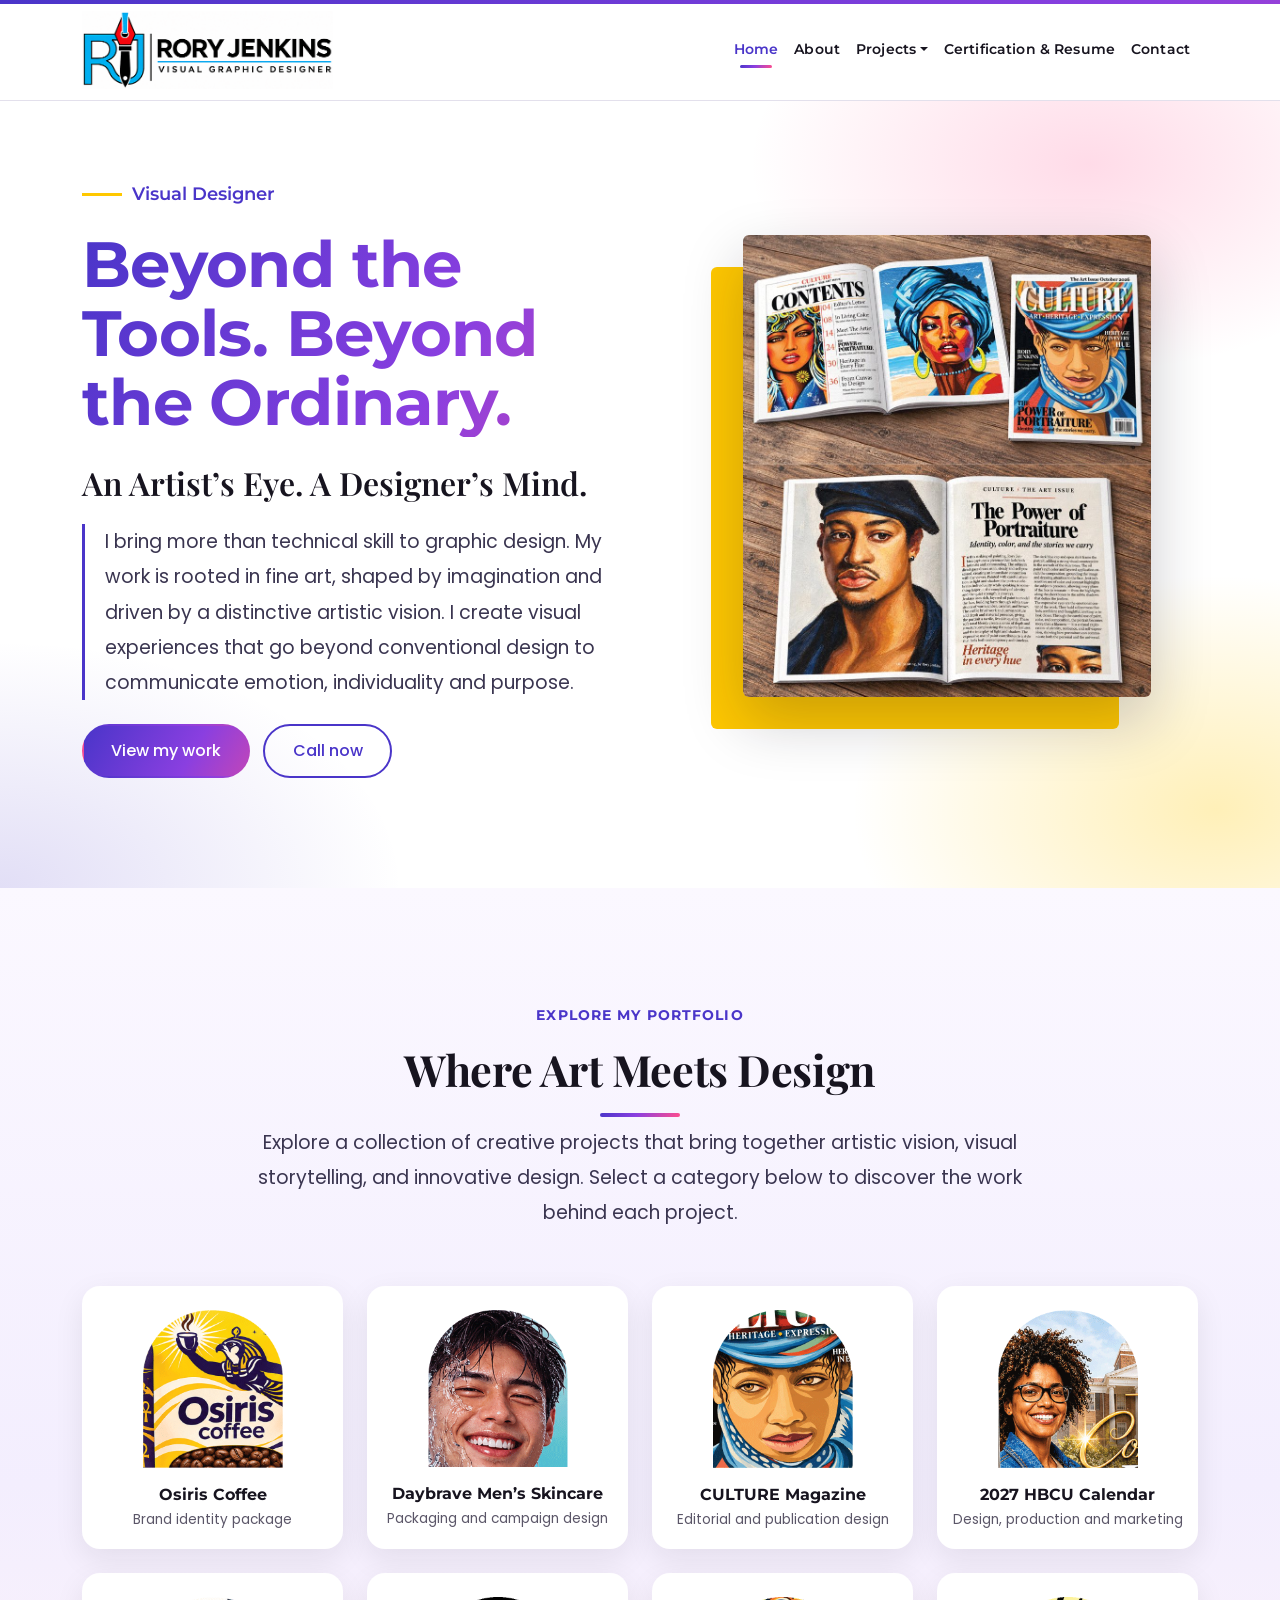
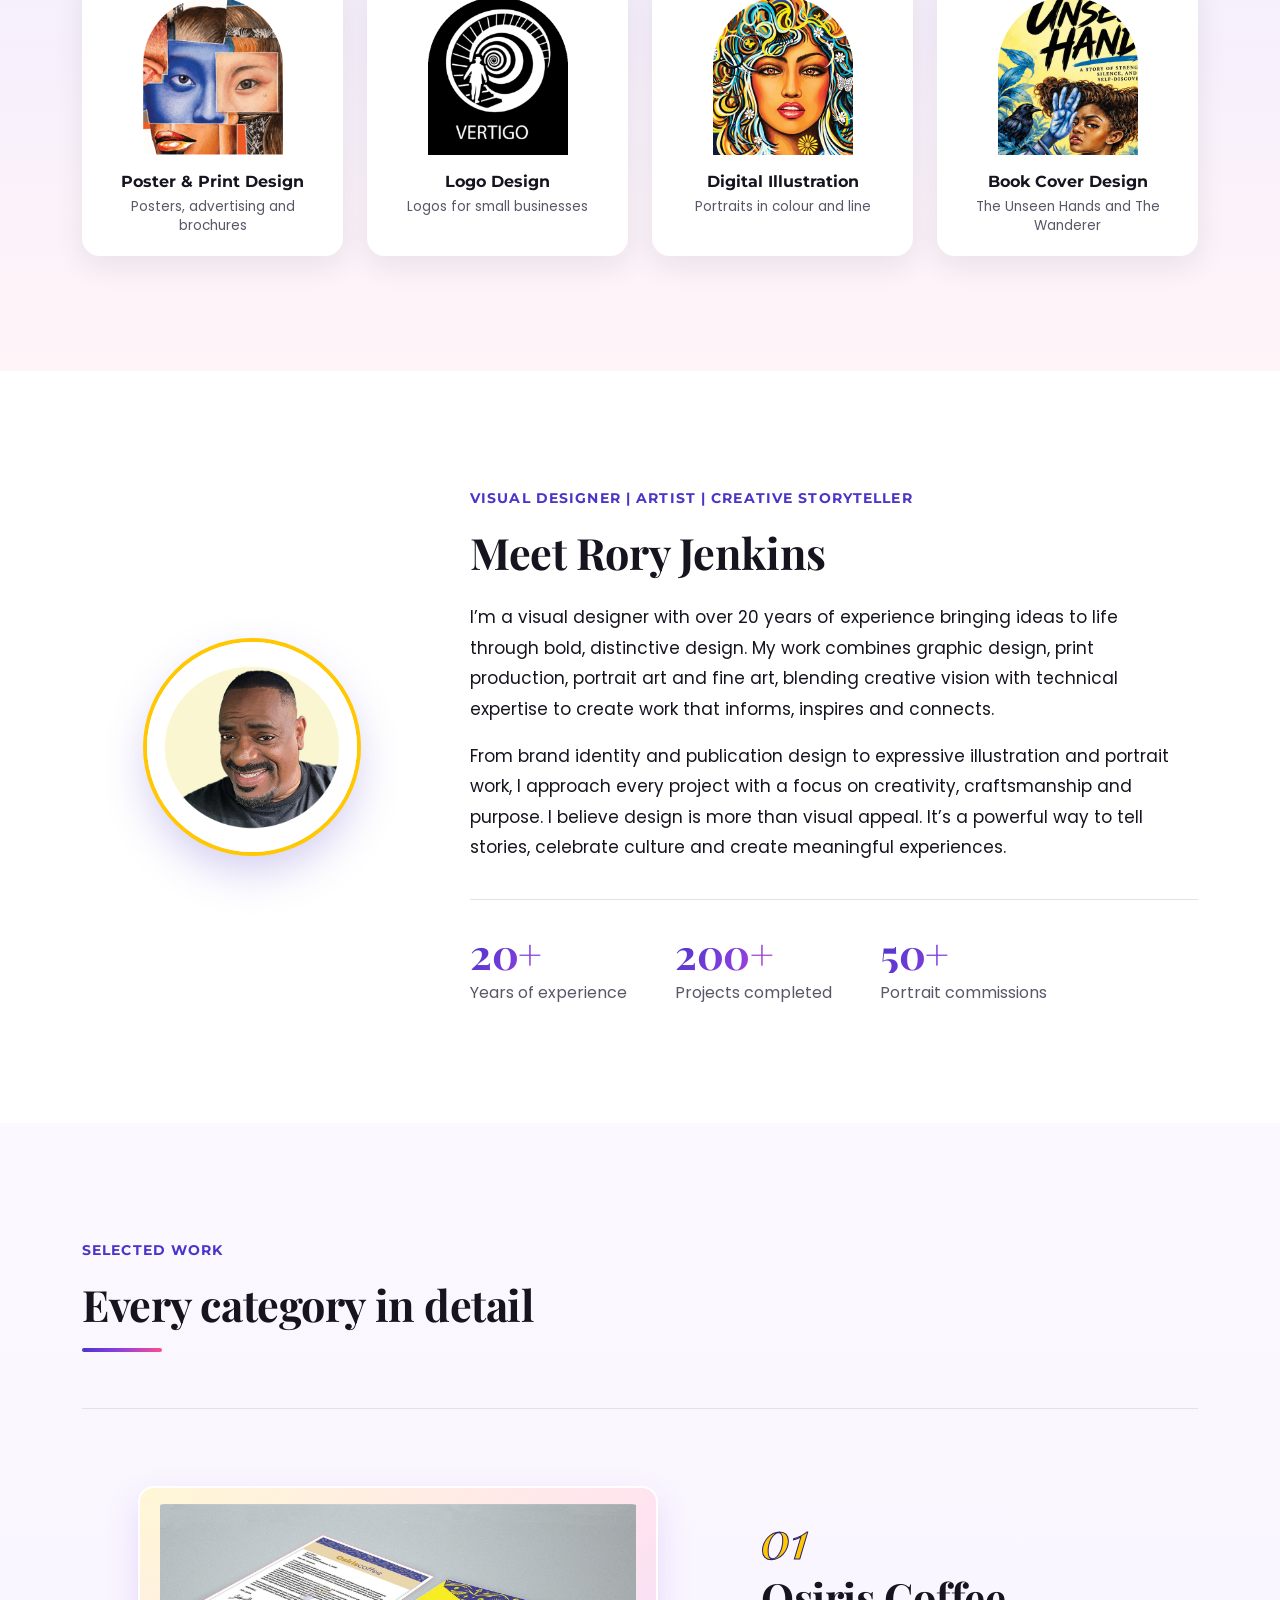
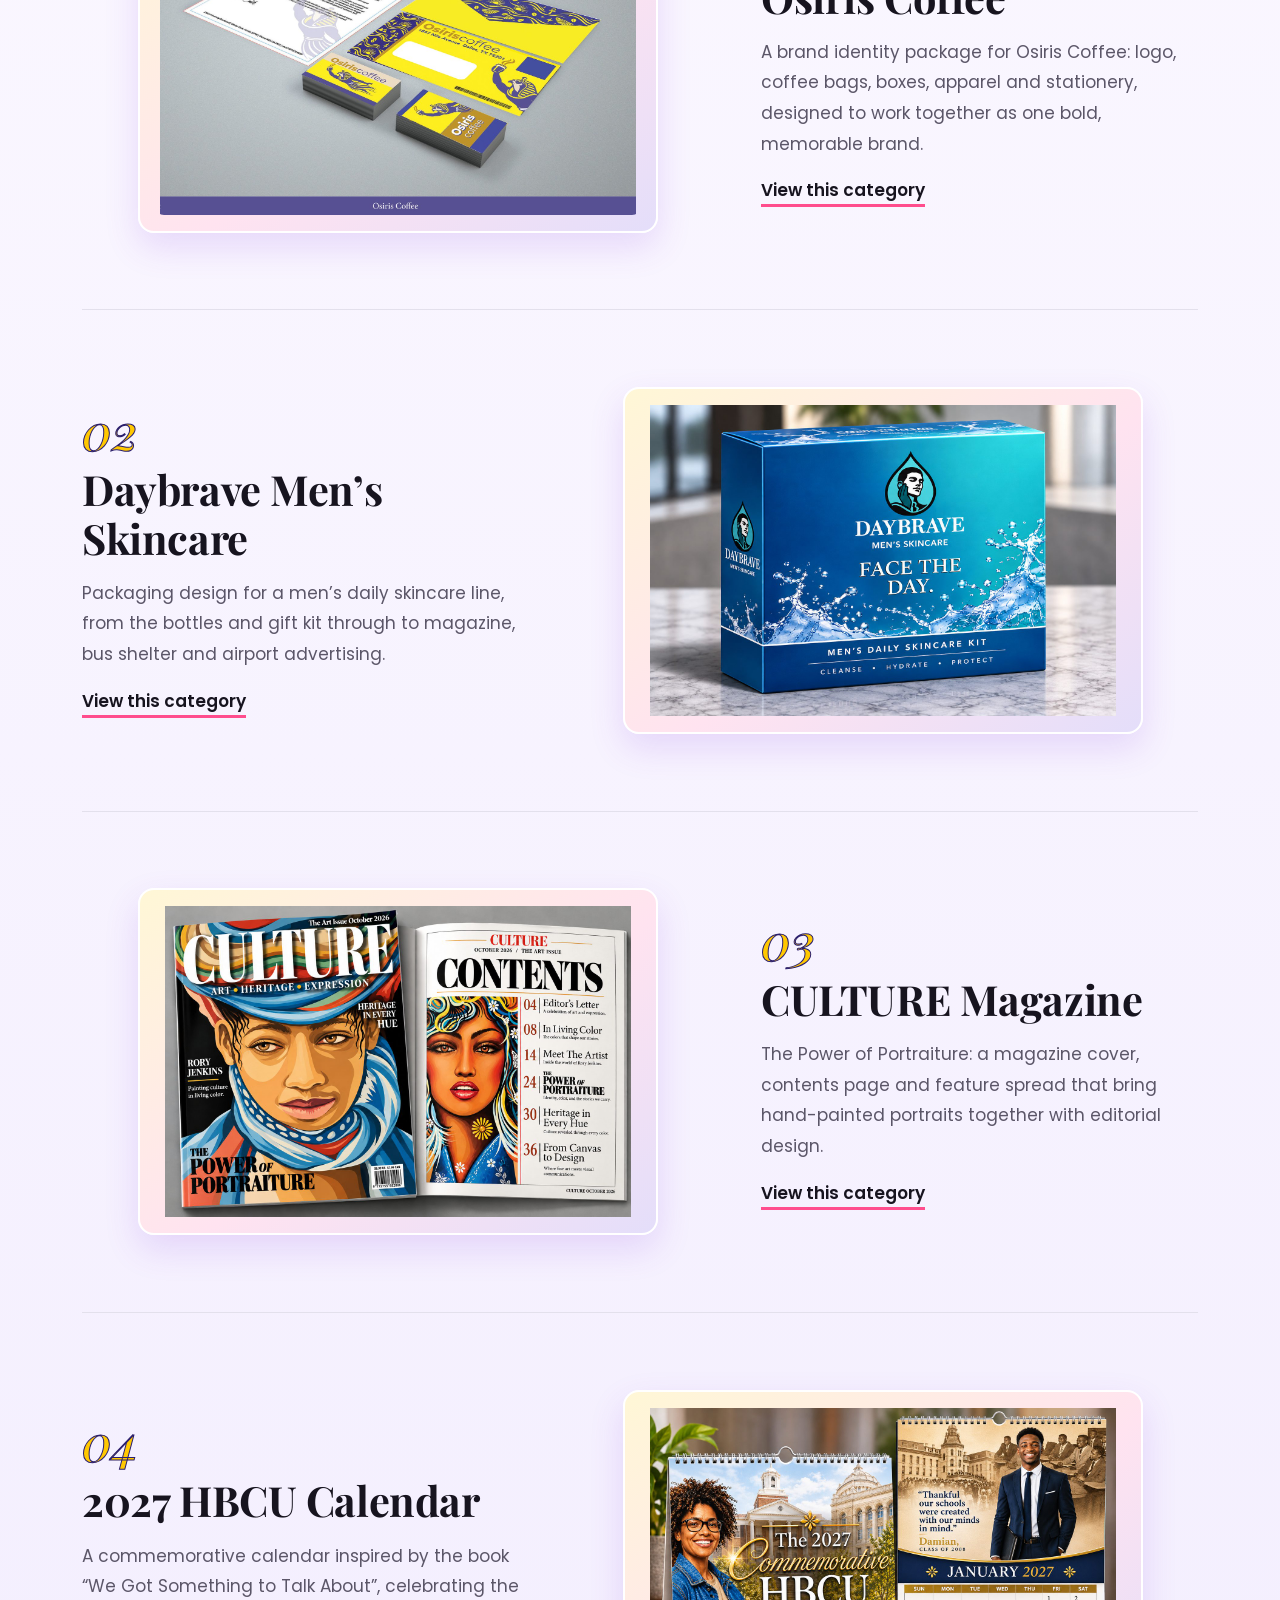
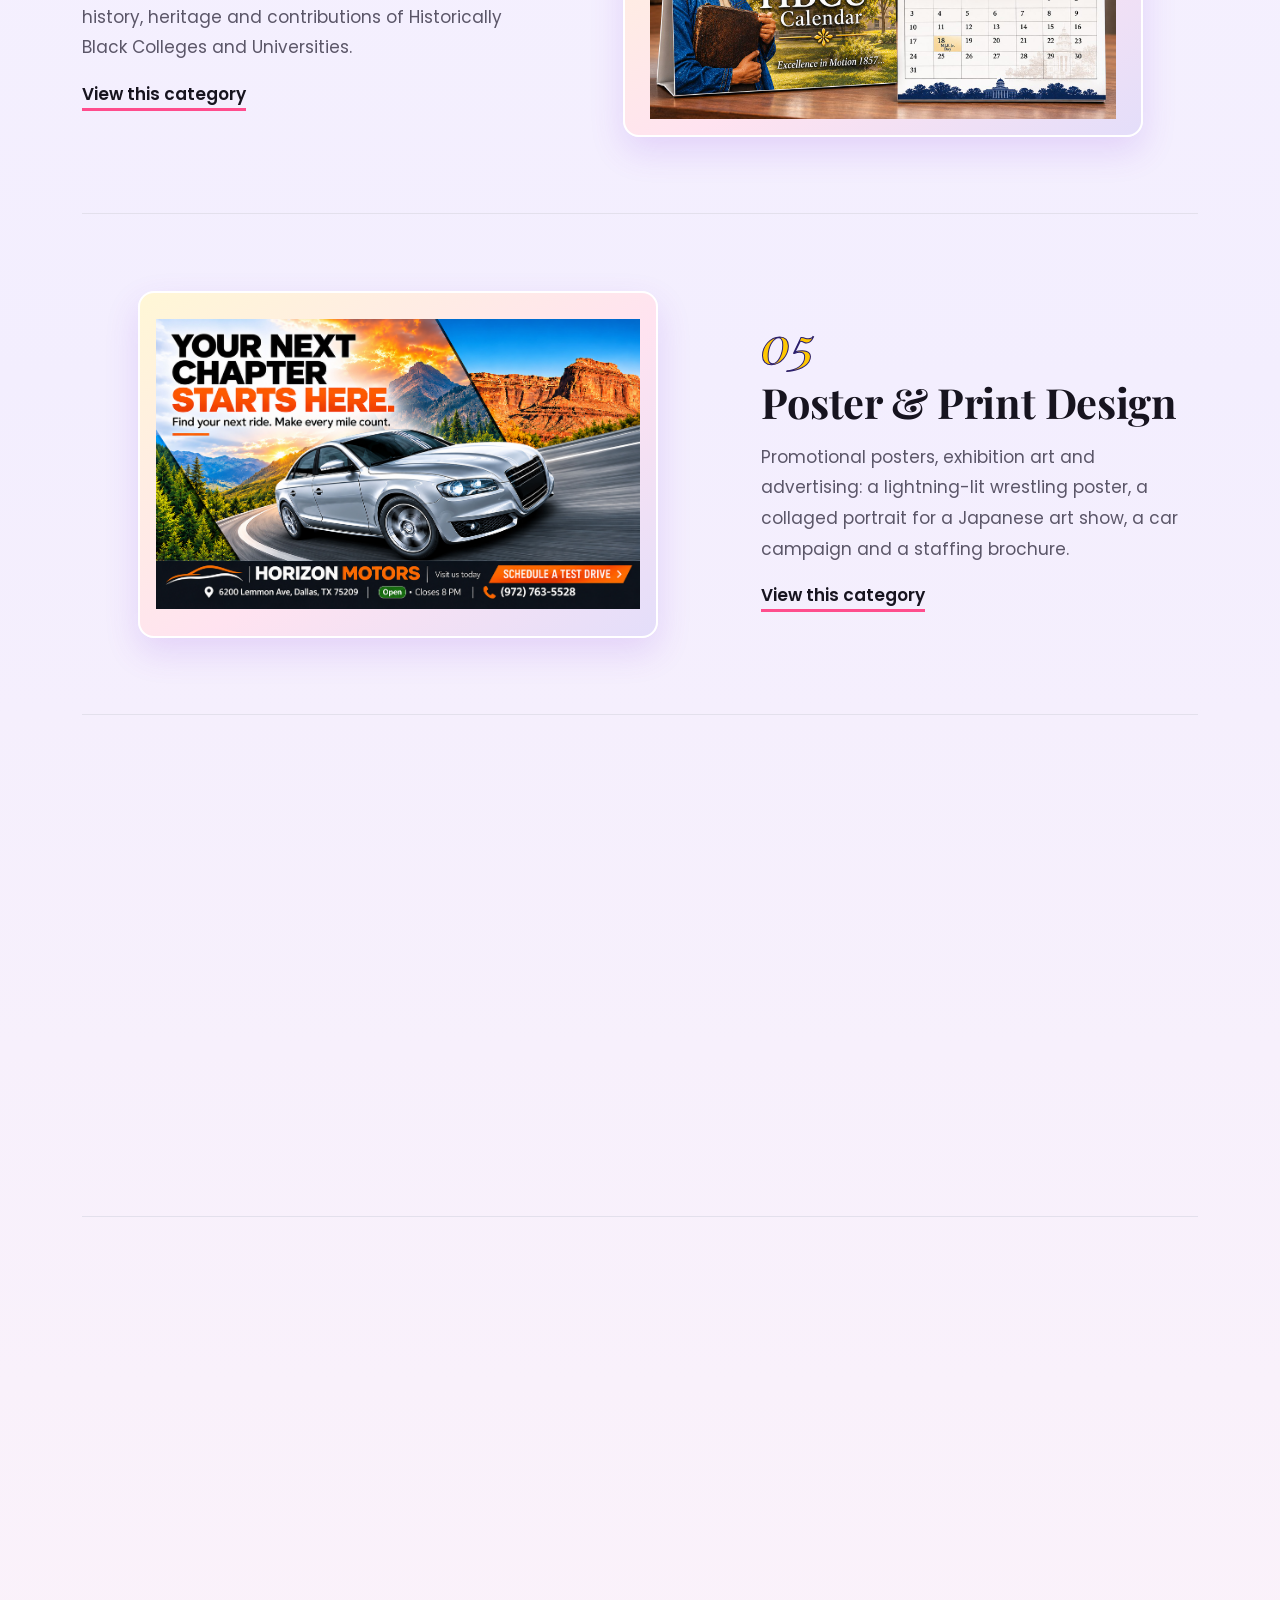
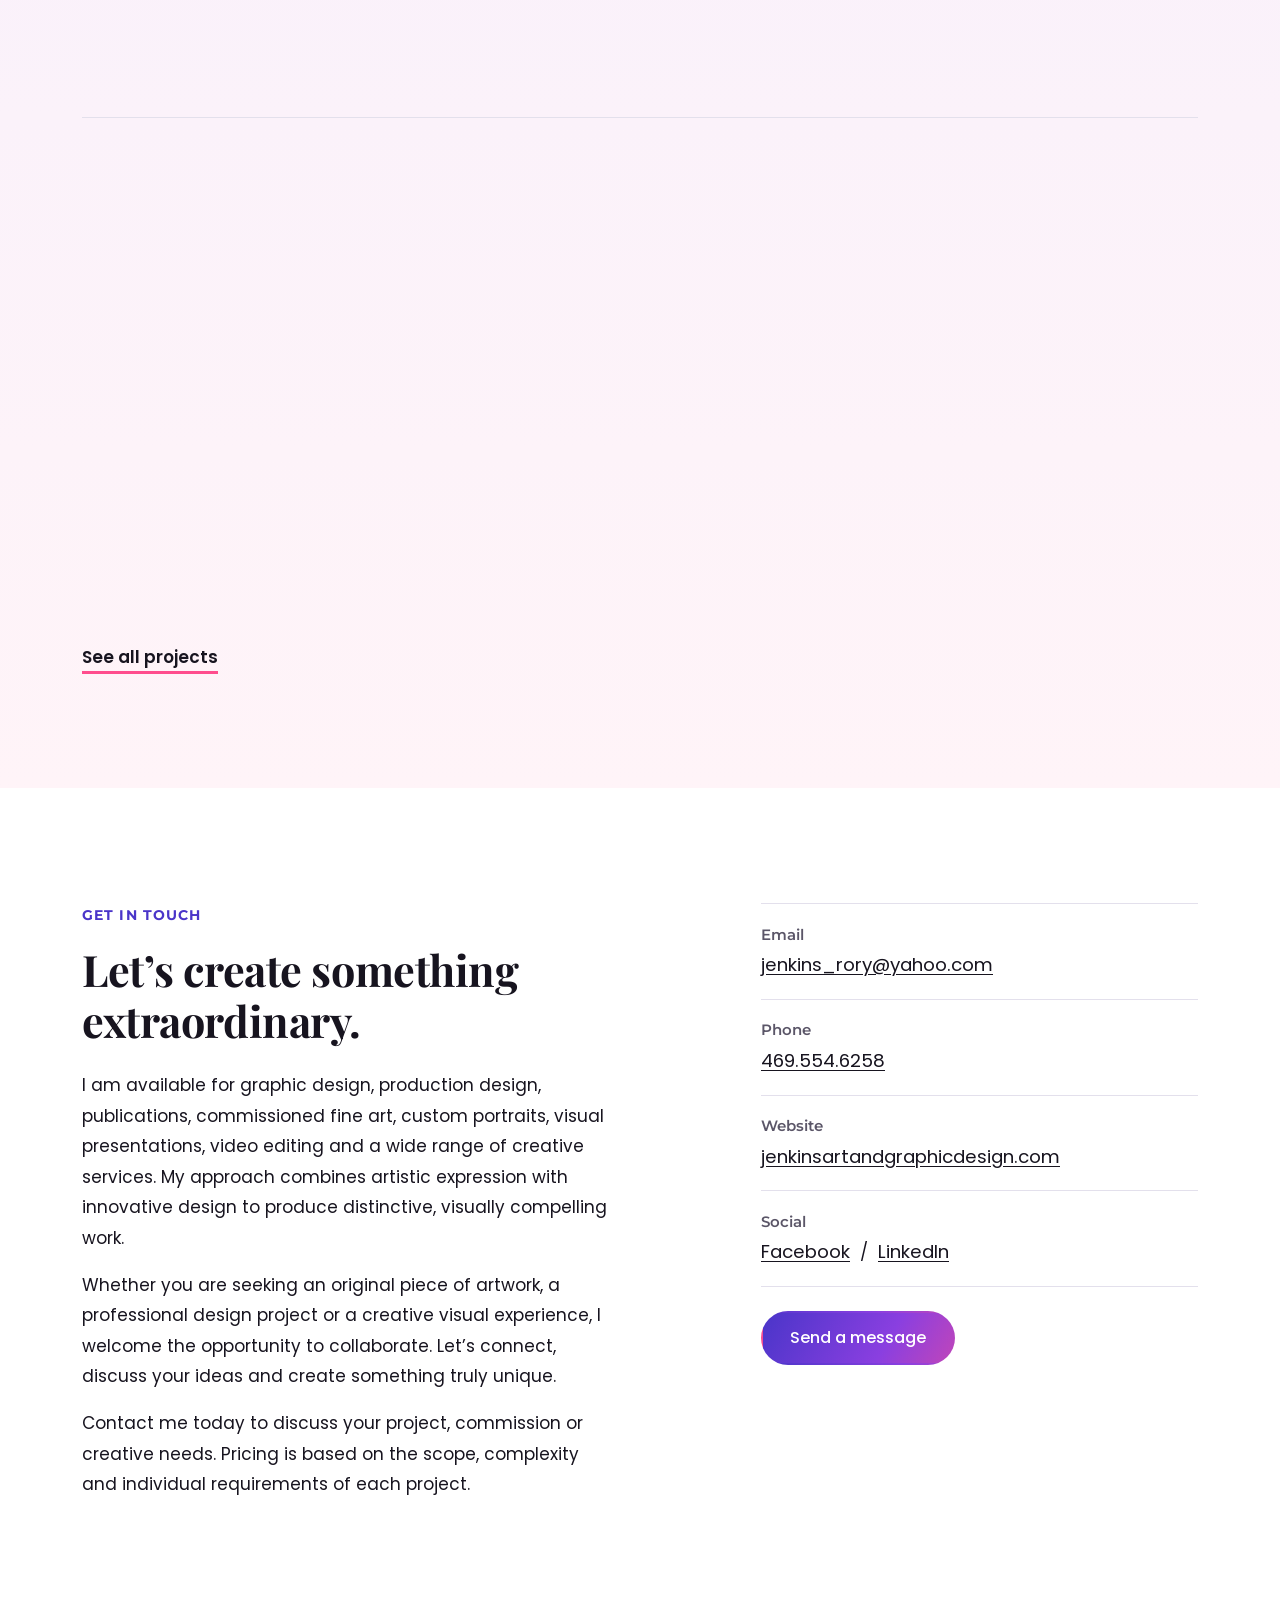
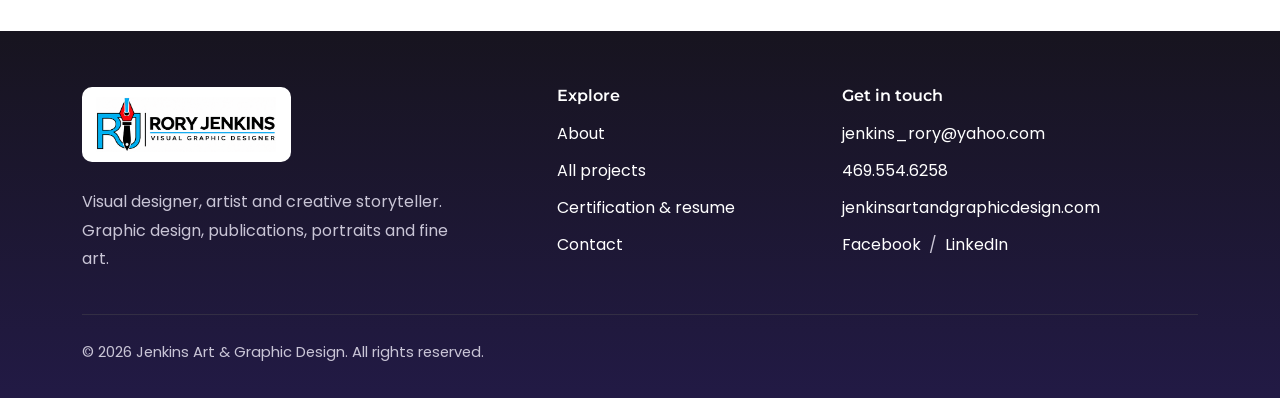
==== index.html @ f0d64f8f "first commit" ====
<!DOCTYPE html>
<html lang="en">
<head>
<meta charset="utf-8">
<meta name="viewport" content="width=device-width, initial-scale=1">
<title>Rory Jenkins | Visual Designer</title>
<meta name="description" content="Rory Jenkins is a certified visual designer, artist and creative storyteller with 20+ years of experience in brand identity, publication design, illustration and portrait art.">
<meta property="og:title" content="Rory Jenkins | Visual Designer">
<meta property="og:description" content="Rory Jenkins is a certified visual designer, artist and creative storyteller with 20+ years of experience in brand identity, publication design, illustration and portrait art.">
<meta property="og:type" content="website">
<link rel="icon" href="img/favicon.png" type="image/png">
<link href="css/fonts.css" rel="stylesheet">
<link href="vendor/bootstrap.min.css" rel="stylesheet">
<link href="css/style.css" rel="stylesheet">
</head>
<body>
<a class="skip-link" href="#main">Skip to content</a>
<header>
<nav class="navbar navbar-expand-lg site-nav sticky-top" aria-label="Main">
  <div class="container">
    <a class="brand brand-logo" href="index.html" aria-label="Rory Jenkins Visual Graphic Designer, home">
      <img src="img/logo-rory-jenkins.png" width="570" height="177" alt="Rory Jenkins Visual Graphic Designer">
    </a>
    <button class="navbar-toggler" type="button" data-bs-toggle="collapse" data-bs-target="#nav" aria-controls="nav" aria-expanded="false" aria-label="Open menu">
      <span class="navbar-toggler-icon"></span>
    </button>
    <div class="collapse navbar-collapse" id="nav">
      <ul class="navbar-nav ms-auto align-items-lg-center">
        <li class="nav-item"><a class="nav-link active" aria-current="page" href="index.html">Home</a></li>
        <li class="nav-item"><a class="nav-link" href="about.html">About</a></li>
        <li class="nav-item dropdown">
          <a class="nav-link dropdown-toggle" href="work.html" role="button" data-bs-toggle="dropdown" aria-expanded="false">Projects</a>
          <ul class="dropdown-menu">
            <li><a class="dropdown-item" href="osiris-coffee.html">Osiris Coffee</a></li><li><a class="dropdown-item" href="daybrave-skincare.html">Daybrave Men’s Skincare</a></li><li><a class="dropdown-item" href="culture-magazine.html">CULTURE Magazine</a></li><li><a class="dropdown-item" href="calendar-design.html">2027 HBCU Calendar</a></li><li><a class="dropdown-item" href="poster-design.html">Poster & Print Design</a></li><li><a class="dropdown-item" href="logo-design.html">Logo Design</a></li><li><a class="dropdown-item" href="illustrations.html">Digital Illustration</a></li><li><a class="dropdown-item" href="book-cover.html">Book Cover Design</a></li>
            <li><hr class="dropdown-divider"></li>
            <li><a class="dropdown-item" href="work.html">All projects</a></li>
          </ul>
        </li>
        <li class="nav-item"><a class="nav-link" href="certification.html">Certification &amp; Resume</a></li>
        <li class="nav-item"><a class="nav-link" href="contact.html">Contact</a></li>
      </ul>
    </div>
  </div>
</nav>
</header>
<main id="main">

<section class="hero">
  <div class="container">
    <div class="row align-items-center g-5">
      <div class="col-lg-6">
        <p class="hero-role reveal">Visual Designer</p>
        <h1 class="reveal">Beyond the Tools. Beyond the Ordinary.</h1>
        <p class="hero-sub reveal">An Artist’s Eye. A Designer’s Mind.</p>
        <p class="lead-text reveal">I bring more than technical skill to graphic design. My work is rooted in fine art, shaped by imagination and driven by a distinctive artistic vision. I create visual experiences that go beyond conventional design to communicate emotion, individuality and purpose.</p>
        <div class="reveal mt-4">
          <a class="btn btn-ink me-2 mb-2" href="#categories">View my work</a>
          <a class="btn btn-line mb-2" href="tel:+14695546258">Call now</a>
        </div>
      </div>
      <div class="col-lg-6">
        <div class="hero-art">
          <img src="img/culture-mockup.jpg" width="867" height="982" alt="Mockup of CULTURE magazine open on a wooden table, showing a contents page, a cover and a portrait feature" loading="eager">
        </div>
      </div>
    </div>
  </div>
</section>

<section class="section section-tint" id="categories">
  <div class="container">
    <div class="section-head text-center">
      <span class="kicker">Explore my portfolio</span>
      <h2>Where Art Meets Design</h2>
      <p class="lead-text mx-auto mb-0">Explore a collection of creative projects that bring together artistic vision, visual storytelling, and innovative design. Select a category below to discover the work behind each project.</p>
    </div>
<div class="row g-4 cat-grid"><div class="col-6 col-lg-3">
  <a class="cat-card" href="osiris-coffee.html" aria-label="View Osiris Coffee">
    <img src="img/cat-osiris.png" width="212" height="240" alt="Osiris Coffee" loading="lazy">
    <h3>Osiris Coffee</h3><span>Brand identity package</span>
  </a>
</div><div class="col-6 col-lg-3">
  <a class="cat-card" href="daybrave-skincare.html" aria-label="View Daybrave Men’s Skincare">
    <img src="img/cat-daybrave.png" width="213" height="239" alt="Daybrave Men’s Skincare" loading="lazy">
    <h3>Daybrave Men’s Skincare</h3><span>Packaging and campaign design</span>
  </a>
</div><div class="col-6 col-lg-3">
  <a class="cat-card" href="culture-magazine.html" aria-label="View CULTURE Magazine">
    <img src="img/cat-culture.png" width="212" height="239" alt="CULTURE Magazine" loading="lazy">
    <h3>CULTURE Magazine</h3><span>Editorial and publication design</span>
  </a>
</div><div class="col-6 col-lg-3">
  <a class="cat-card" href="calendar-design.html" aria-label="View 2027 HBCU Calendar">
    <img src="img/cat-calendar.png" width="212" height="240" alt="2027 HBCU Calendar" loading="lazy">
    <h3>2027 HBCU Calendar</h3><span>Design, production and marketing</span>
  </a>
</div><div class="col-6 col-lg-3">
  <a class="cat-card" href="poster-design.html" aria-label="View Poster &amp; Print Design">
    <img src="img/cat-poster.png" width="212" height="240" alt="Poster &amp; Print Design" loading="lazy">
    <h3>Poster & Print Design</h3><span>Posters, advertising and brochures</span>
  </a>
</div><div class="col-6 col-lg-3">
  <a class="cat-card" href="logo-design.html" aria-label="View Logo Design">
    <img src="img/cat-logos.png" width="424" height="480" alt="Logo Design" loading="lazy">
    <h3>Logo Design</h3><span>Logos for small businesses</span>
  </a>
</div><div class="col-6 col-lg-3">
  <a class="cat-card" href="illustrations.html" aria-label="View Digital Illustration">
    <img src="img/cat-illustrations.png" width="424" height="480" alt="Digital Illustration" loading="lazy">
    <h3>Digital Illustration</h3><span>Portraits in colour and line</span>
  </a>
</div><div class="col-6 col-lg-3">
  <a class="cat-card" href="book-cover.html" aria-label="View Book Cover Design">
    <img src="img/cat-book.png" width="424" height="480" alt="Book Cover Design" loading="lazy">
    <h3>Book Cover Design</h3><span>The Unseen Hands and The Wanderer</span>
  </a>
</div></div>
  </div>
</section>

<section class="section" id="about">
  <div class="container">
    <div class="row align-items-center g-5">
      <div class="col-lg-4 text-center">
        <img src="img/rory-jenkins.png" width="560" height="560" alt="Portrait of Rory Jenkins" loading="lazy" class="about-photo">
      </div>
      <div class="col-lg-8">
        <span class="kicker">Visual Designer | Artist | Creative Storyteller</span>
        <h2 class="mb-4">Meet Rory Jenkins</h2>
        <div class="prose">
          <p>I’m a visual designer with over 20 years of experience bringing ideas to life through bold, distinctive design. My work combines graphic design, print production, portrait art and fine art, blending creative vision with technical expertise to create work that informs, inspires and connects.</p>
          <p>From brand identity and publication design to expressive illustration and portrait work, I approach every project with a focus on creativity, craftsmanship and purpose. I believe design is more than visual appeal. It’s a powerful way to tell stories, celebrate culture and create meaningful experiences.</p>
        </div>
        <div class="stats">
          <div><div class="stat-num">20+</div><div class="stat-label">Years of experience</div></div>
          <div><div class="stat-num">200+</div><div class="stat-label">Projects completed</div></div>
          <div><div class="stat-num">50+</div><div class="stat-label">Portrait commissions</div></div>
        </div>
      </div>
    </div>
  </div>
</section>

<section class="section section-tint" id="work">
  <div class="container">
    <div class="section-head">
      <span class="kicker">Selected work</span>
      <h2>Every category in detail</h2>
    </div>
    <div class="feature">
  <div class="row align-items-center g-4 g-lg-5">
    <div class="col-lg-7">
      <a class="feature-media" href="osiris-coffee.html" aria-label="View Osiris Coffee"><img src="img/osiris-identity.jpg" width="1600" height="1045" alt="Osiris Coffee brand identity: stationery, business cards and envelope in violet and yellow" loading="lazy"></a>
    </div>
    <div class="col-lg-5">
      <span class="feature-num">01</span>
      <h3>Osiris Coffee</h3>
      <p class="muted">A brand identity package for Osiris Coffee: logo, coffee bags, boxes, apparel and stationery, designed to work together as one bold, memorable brand.</p>
      <a class="text-link" href="osiris-coffee.html">View this category</a>
    </div>
  </div>
</div>
<div class="feature">
  <div class="row align-items-center g-4 g-lg-5">
    <div class="col-lg-7 order-lg-2">
      <a class="feature-media" href="daybrave-skincare.html" aria-label="View Daybrave Men’s Skincare"><img src="img/daybrave-kit.jpg" width="1536" height="1024" alt="Daybrave Men’s Skincare gift box in blue with water splash graphics" loading="lazy"></a>
    </div>
    <div class="col-lg-5">
      <span class="feature-num">02</span>
      <h3>Daybrave Men’s Skincare</h3>
      <p class="muted">Packaging design for a men’s daily skincare line, from the bottles and gift kit through to magazine, bus shelter and airport advertising.</p>
      <a class="text-link" href="daybrave-skincare.html">View this category</a>
    </div>
  </div>
</div>
<div class="feature">
  <div class="row align-items-center g-4 g-lg-5">
    <div class="col-lg-7">
      <a class="feature-media" href="culture-magazine.html" aria-label="View CULTURE Magazine"><img src="img/culture-cover-mockup.jpg" width="1536" height="1024" alt="CULTURE magazine cover and contents page mockup" loading="lazy"></a>
    </div>
    <div class="col-lg-5">
      <span class="feature-num">03</span>
      <h3>CULTURE Magazine</h3>
      <p class="muted">The Power of Portraiture: a magazine cover, contents page and feature spread that bring hand-painted portraits together with editorial design.</p>
      <a class="text-link" href="culture-magazine.html">View this category</a>
    </div>
  </div>
</div>
<div class="feature">
  <div class="row align-items-center g-4 g-lg-5">
    <div class="col-lg-7 order-lg-2">
      <a class="feature-media" href="calendar-design.html" aria-label="View 2027 HBCU Calendar"><img src="img/hbcu-2.jpg" width="1536" height="1024" alt="Desk and wall views of the 2027 HBCU Commemorative Calendar" loading="lazy"></a>
    </div>
    <div class="col-lg-5">
      <span class="feature-num">04</span>
      <h3>2027 HBCU Calendar</h3>
      <p class="muted">A commemorative calendar inspired by the book “We Got Something to Talk About”, celebrating the history, heritage and contributions of Historically Black Colleges and Universities.</p>
      <a class="text-link" href="calendar-design.html">View this category</a>
    </div>
  </div>
</div>
<div class="feature">
  <div class="row align-items-center g-4 g-lg-5">
    <div class="col-lg-7">
      <a class="feature-media" href="poster-design.html" aria-label="View Poster &amp; Print Design"><img src="img/car-ad.jpg" width="4500" height="2697" alt="Horizon Motos car advertisement on a desert highway" loading="lazy"></a>
    </div>
    <div class="col-lg-5">
      <span class="feature-num">05</span>
      <h3>Poster & Print Design</h3>
      <p class="muted">Promotional posters, exhibition art and advertising: a lightning-lit wrestling poster, a collaged portrait for a Japanese art show, a car campaign and a staffing brochure.</p>
      <a class="text-link" href="poster-design.html">View this category</a>
    </div>
  </div>
</div>
<div class="feature">
  <div class="row align-items-center g-4 g-lg-5">
    <div class="col-lg-7 order-lg-2">
      <a class="feature-media" href="logo-design.html" aria-label="View Logo Design"><img src="img/logos-collage.jpg" width="1600" height="1067" alt="Collection of six white-on-black logos including Bossy Beans Café, Blue Bermuda Tea and Mavoryelle" loading="lazy"></a>
    </div>
    <div class="col-lg-5">
      <span class="feature-num">06</span>
      <h3>Logo Design</h3>
      <p class="muted">Distinctive marks for small businesses across coffee, tea, wellness and more, built to be remembered at any size.</p>
      <a class="text-link" href="logo-design.html">View this category</a>
    </div>
  </div>
</div>
<div class="feature">
  <div class="row align-items-center g-4 g-lg-5">
    <div class="col-lg-7">
      <a class="feature-media" href="illustrations.html" aria-label="View Digital Illustration"><img src="img/illus-dreads.jpg" width="1449" height="1086" alt="Digital illustration of a man with long flowing hair against a blue sky" loading="lazy"></a>
    </div>
    <div class="col-lg-5">
      <span class="feature-num">07</span>
      <h3>Digital Illustration</h3>
      <p class="muted">Colourful digital illustrations that bring character, pattern and mood to portrait subjects, from starlit florals to modern takes on classic paintings.</p>
      <a class="text-link" href="illustrations.html">View this category</a>
    </div>
  </div>
</div>
<div class="feature">
  <div class="row align-items-center g-4 g-lg-5">
    <div class="col-lg-7 order-lg-2">
      <a class="feature-media" href="book-cover.html" aria-label="View Book Cover Design"><img src="img/unseen-mockup.jpg" width="1536" height="1024" alt="The Unseen Hands book cover mockup showing front cover, back and a printed book" loading="lazy"></a>
    </div>
    <div class="col-lg-5">
      <span class="feature-num">08</span>
      <h3>Book Cover Design</h3>
      <p class="muted">Book covers for authors, including The Unseen Hands for Malikah Reece, which grew out of one of my own paintings.</p>
      <a class="text-link" href="book-cover.html">View this category</a>
    </div>
  </div>
</div>

    <div class="mt-4"><a class="text-link" href="work.html">See all projects</a></div>
  </div>
</section>

<section class="section" id="contact">
  <div class="container">
    <div class="row g-5">
      <div class="col-lg-6">
        <span class="kicker">Get in touch</span>
        <h2 class="mb-4">Let’s create something extraordinary.</h2>
        <div class="prose">
          <p>I am available for graphic design, production design, publications, commissioned fine art, custom portraits, visual presentations, video editing and a wide range of creative services. My approach combines artistic expression with innovative design to produce distinctive, visually compelling work.</p>
          <p>Whether you are seeking an original piece of artwork, a professional design project or a creative visual experience, I welcome the opportunity to collaborate. Let’s connect, discuss your ideas and create something truly unique.</p>
          <p>Contact me today to discuss your project, commission or creative needs. Pricing is based on the scope, complexity and individual requirements of each project.</p>
        </div>
      </div>
      <div class="col-lg-5 offset-lg-1">
        <ul class="contact-list">
          <li><span class="label">Email</span><a href="mailto:jenkins_rory@yahoo.com">jenkins_rory@yahoo.com</a></li>
          <li><span class="label">Phone</span><a href="tel:+14695546258">469.554.6258</a></li>
          <li><span class="label">Website</span><a href="https://www.jenkinsartandgraphicdesign.com/" target="_blank" rel="noopener">jenkinsartandgraphicdesign.com</a></li>
          <li><span class="label">Social</span><a href="https://web.facebook.com/rory.jenkins.840507/?_rdc=1&_rdr" target="_blank" rel="noopener">Facebook</a> &nbsp;/&nbsp; <a href="https://www.linkedin.com/in/rory-jenkins-483148102" target="_blank" rel="noopener">LinkedIn</a></li>
        </ul>
        <a class="btn btn-ink mt-4" href="contact.html">Send a message</a>
      </div>
    </div>
  </div>
</section>

</main>
<footer class="site-footer">
  <div class="container">
    <div class="row g-4">
      <div class="col-lg-5">
        <a class="footer-logo" href="index.html" aria-label="Rory Jenkins, home"><img src="img/logo-rory-jenkins.png" width="570" height="177" alt="Rory Jenkins Visual Graphic Designer"></a>
        <p class="mt-3 mb-0" style="max-width:24rem">Visual designer, artist and creative storyteller. Graphic design, publications, portraits and fine art.</p>
      </div>
      <div class="col-6 col-lg-3">
        <h4>Explore</h4>
        <ul>
          <li><a href="about.html">About</a></li>
          <li><a href="work.html">All projects</a></li>
          <li><a href="certification.html">Certification &amp; resume</a></li>
          <li><a href="contact.html">Contact</a></li>
        </ul>
      </div>
      <div class="col-6 col-lg-4">
        <h4>Get in touch</h4>
        <ul>
          <li><a href="mailto:jenkins_rory@yahoo.com">jenkins_rory@yahoo.com</a></li>
          <li><a href="tel:+14695546258">469.554.6258</a></li>
          <li><a href="https://www.jenkinsartandgraphicdesign.com/" target="_blank" rel="noopener">jenkinsartandgraphicdesign.com</a></li>
          <li><a href="https://web.facebook.com/rory.jenkins.840507/?_rdc=1&amp;_rdr" target="_blank" rel="noopener">Facebook</a> &nbsp;/&nbsp; <a href="https://www.linkedin.com/in/rory-jenkins-483148102" target="_blank" rel="noopener">LinkedIn</a></li>
        </ul>
      </div>
    </div>
    <div class="footer-bottom">&copy; <span data-year>2026</span> Jenkins Art &amp; Graphic Design. All rights reserved.</div>
  </div>
</footer>
<script src="vendor/bootstrap.bundle.min.js"></script>
<script src="js/main.js"></script>
</body>
</html>
---- css/fonts.css ----
@font-face {
  font-family: 'Montserrat';
  font-style: normal;
  font-weight: 400;
  font-display: swap;
  src: url(../fonts/montserrat-normal-400.ttf) format('truetype');
}
@font-face {
  font-family: 'Montserrat';
  font-style: normal;
  font-weight: 500;
  font-display: swap;
  src: url(../fonts/montserrat-normal-500.ttf) format('truetype');
}
@font-face {
  font-family: 'Montserrat';
  font-style: normal;
  font-weight: 600;
  font-display: swap;
  src: url(../fonts/montserrat-normal-600.ttf) format('truetype');
}
@font-face {
  font-family: 'Montserrat';
  font-style: normal;
  font-weight: 700;
  font-display: swap;
  src: url(../fonts/montserrat-normal-700.ttf) format('truetype');
}
@font-face {
  font-family: 'Montserrat';
  font-style: normal;
  font-weight: 800;
  font-display: swap;
  src: url(../fonts/montserrat-normal-800.ttf) format('truetype');
}
@font-face {
  font-family: 'Playfair Display';
  font-style: italic;
  font-weight: 500;
  font-display: swap;
  src: url(../fonts/playfair-display-italic-500.ttf) format('truetype');
}
@font-face {
  font-family: 'Playfair Display';
  font-style: italic;
  font-weight: 600;
  font-display: swap;
  src: url(../fonts/playfair-display-italic-600.ttf) format('truetype');
}
@font-face {
  font-family: 'Playfair Display';
  font-style: normal;
  font-weight: 500;
  font-display: swap;
  src: url(../fonts/playfair-display-normal-500.ttf) format('truetype');
}
@font-face {
  font-family: 'Playfair Display';
  font-style: normal;
  font-weight: 600;
  font-display: swap;
  src: url(../fonts/playfair-display-normal-600.ttf) format('truetype');
}
@font-face {
  font-family: 'Playfair Display';
  font-style: normal;
  font-weight: 700;
  font-display: swap;
  src: url(../fonts/playfair-display-normal-700.ttf) format('truetype');
}
@font-face {
  font-family: 'Poppins';
  font-style: normal;
  font-weight: 400;
  font-display: swap;
  src: url(../fonts/poppins-normal-400.ttf) format('truetype');
}
@font-face {
  font-family: 'Poppins';
  font-style: normal;
  font-weight: 500;
  font-display: swap;
  src: url(../fonts/poppins-normal-500.ttf) format('truetype');
}
@font-face {
  font-family: 'Poppins';
  font-style: normal;
  font-weight: 600;
  font-display: swap;
  src: url(../fonts/poppins-normal-600.ttf) format('truetype');
}
@font-face {
  font-family: 'Poppins';
  font-style: normal;
  font-weight: 700;
  font-display: swap;
  src: url(../fonts/poppins-normal-700.ttf) format('truetype');
}
---- css/style.css ----
/* Rory Jenkins — Visual Designer
   Built on Bootstrap 5.3. Edit colours and fonts in the :root block below. */

:root {
  --ink: #17141f;
  --muted: #5b5668;
  --paper: #ffffff;
  --surface: #f5f4f9;
  --line: #e3e0ec;
  --violet: #3a2c8f;
  --violet-dark: #2a1f70;
  --sun: #f5c518;
  /* Three families throughout: Montserrat, Poppins and Playfair Display.
     System fonts below are fallbacks only. Font files and licenses are local. */
  --font-ui: "Montserrat", "Helvetica Neue", Arial, sans-serif;
  --font-body: "Poppins", "Helvetica Neue", Arial, sans-serif;
  --font-head: "Playfair Display", Georgia, serif;
  --font-hero: var(--font-ui);
  --font-btn: var(--font-body);
  --font-art: var(--font-head);
  --font-display: var(--font-ui);
}

html { scroll-behavior: smooth; scroll-padding-top: 90px; }
body {
  font-family: var(--font-body);
  font-size: 1.125rem;
  line-height: 1.7;
  color: var(--ink);
  background: var(--paper);
  -webkit-font-smoothing: antialiased;
}
img { max-width: 100%; height: auto; display: block; }
a { color: var(--violet); text-underline-offset: 3px; }
a:hover { color: var(--violet-dark); }

h1, h2, h3, h4, .display-font {
  font-family: var(--font-display);
  font-weight: 700;
  letter-spacing: -0.02em;
  line-height: 1.08;
  color: var(--ink);
}
h1 { font-size: clamp(2.6rem, 6.2vw, 5rem); }
h2 { font-size: clamp(2rem, 4vw, 3rem); }
h3 { font-size: clamp(1.35rem, 2.2vw, 1.75rem); letter-spacing: -0.01em; }
.lead-text { font-size: 1.25rem; color: var(--muted); max-width: 38rem; }
.prose { max-width: 40rem; }
.muted { color: var(--muted); }

:focus-visible { outline: 3px solid var(--violet); outline-offset: 3px; border-radius: 2px; }
.skip-link {
  position: absolute; left: -999px; top: 8px; background: var(--ink); color: #fff;
  padding: .5rem 1rem; z-index: 2000; border-radius: 4px;
}
.skip-link:focus { left: 8px; color: #fff; }



/* ---------- Buttons ---------- */
.btn { font-family: var(--font-display); font-weight: 600; border-radius: 999px; padding: .8rem 1.7rem; font-size: 1rem; letter-spacing: 0; }
.btn-ink { background: var(--ink); color: #fff; border: 2px solid var(--ink); }
.btn-ink:hover, .btn-ink:focus { background: var(--violet); border-color: var(--violet); color: #fff; }
.btn-line { background: transparent; color: var(--ink); border: 2px solid var(--ink); }
.btn-line:hover, .btn-line:focus { background: var(--ink); color: #fff; }
.btn-sun { background: var(--sun); color: var(--ink); border: 2px solid var(--sun); }
.btn-sun:hover { background: #ffd84a; border-color: #ffd84a; color: var(--ink); }

/* ---------- Navigation ---------- */
.site-nav {
  background: rgba(255,255,255,.96);
  backdrop-filter: blur(8px);
  border-bottom: 1px solid var(--line);
  padding: .9rem 0;
}
.brand { display: inline-flex; flex-direction: column; text-decoration: none; line-height: 1.1; }
.brand-name { font-family: var(--font-display); font-weight: 800; font-size: 1.45rem; letter-spacing: -0.03em; color: var(--ink); }
.brand-sub { font-size: .8rem; color: var(--muted); margin-top: 2px; font-family: var(--font-display); }
.brand:hover .brand-name { color: var(--violet); }
.site-nav .nav-link {
  font-family: var(--font-display); font-weight: 500; font-size: 1rem;
  color: var(--ink); padding: .5rem .9rem;
}
.site-nav .nav-link:hover { color: var(--violet); }
.site-nav .nav-link.active { color: var(--violet); box-shadow: inset 0 -3px 0 var(--sun); }
.site-nav .dropdown-menu { border: 1px solid var(--line); border-radius: 12px; padding: .5rem; box-shadow: 0 12px 30px rgba(23,20,31,.12); }
.site-nav .dropdown-item { font-family: var(--font-display); border-radius: 8px; padding: .55rem .9rem; }
.site-nav .dropdown-item:hover { background: var(--surface); color: var(--violet); }
.navbar-toggler { border: 0; }
.navbar-toggler:focus { box-shadow: none; outline: 3px solid var(--violet); }

/* ---------- Sections ---------- */
.section { padding: clamp(4rem, 9vw, 7.5rem) 0; }
.section-tint { background: var(--surface); }
.section-head { margin-bottom: clamp(2rem, 5vw, 3.5rem); }
.kicker { font-family: var(--font-display); font-weight: 600; font-size: .95rem; color: var(--violet); margin-bottom: .75rem; display: block; }

/* ---------- Hero ---------- */
.hero { padding: clamp(2.5rem, 6vw, 5rem) 0 clamp(4rem, 8vw, 6.5rem); overflow: hidden; }
.hero-role { font-family: var(--font-display); font-weight: 600; color: var(--violet); font-size: 1.1rem; margin-bottom: 1.25rem; display: flex; align-items: center; gap: .6rem; }
.hero-role::before { content: ""; width: 2.5rem; height: 3px; background: var(--sun); }
.hero h1 { margin-bottom: 1.5rem; }
.hero-sub { font-family: var(--font-display); font-weight: 600; font-size: clamp(1.15rem, 2vw, 1.5rem); margin-bottom: 1rem; letter-spacing: -0.01em; }
.hero-art { position: relative; padding: 0 0 2rem 2rem; }
.hero-art::before {
  content: ""; position: absolute; inset: 2rem 2rem 0 0; background: var(--sun); border-radius: 6px;
}
.hero-art img { position: relative; border-radius: 6px; box-shadow: 0 24px 60px rgba(23,20,31,.22); width: 100%; }
.hero-art .hero-inset {
  position: absolute; width: 34%; left: -2%; bottom: 0; z-index: 2;
  border: 6px solid #fff; border-radius: 6px; box-shadow: 0 14px 34px rgba(23,20,31,.25);
}

/* hero entrance (the one orchestrated moment) */
@keyframes rise { from { opacity: 0; transform: translateY(18px); } to { opacity: 1; transform: none; } }
.hero .reveal { opacity: 0; animation: rise .8s cubic-bezier(.2,.7,.2,1) forwards; }
.hero .reveal:nth-child(2) { animation-delay: .08s; }
.hero .reveal:nth-child(3) { animation-delay: .16s; }
.hero .reveal:nth-child(4) { animation-delay: .24s; }
.hero .reveal:nth-child(5) { animation-delay: .32s; }
.hero .hero-art { opacity: 0; animation: rise 1s .15s cubic-bezier(.2,.7,.2,1) forwards; }

/* ---------- About / stats ---------- */
.about-img { border-radius: 6px; width: 100%; object-fit: cover; aspect-ratio: 4/5; }
.stats { display: flex; flex-wrap: wrap; gap: 2rem 3rem; margin-top: 2.25rem; padding-top: 2rem; border-top: 1px solid var(--line); }
.stat-num { font-family: var(--font-display); font-weight: 800; font-size: 2.6rem; line-height: 1; letter-spacing: -0.03em; }
.stat-label { color: var(--muted); font-size: 1rem; margin-top: .35rem; }

/* ---------- Feature rows (home) ---------- */
.feature { padding: clamp(3rem, 6vw, 5rem) 0; border-top: 1px solid var(--line); }
.feature:first-of-type { border-top: 0; }
.feature-media { background: var(--surface); border-radius: 8px; padding: clamp(1rem, 3vw, 2rem); display: block; }
.feature-media img { width: 100%; border-radius: 4px; }
.feature h3 { margin-bottom: 1rem; font-size: clamp(1.8rem, 3.4vw, 2.6rem); }
.text-link { font-family: var(--font-display); font-weight: 600; text-decoration: none; border-bottom: 3px solid var(--sun); color: var(--ink); padding-bottom: 2px; }
.text-link:hover { color: var(--violet); border-color: var(--violet); }

/* ---------- Project cards (grid) ---------- */
.work-grid { --gap: 1.5rem; }
.card-work { display: block; text-decoration: none; color: inherit; height: 100%; background: none; border: 0; padding: 0; text-align: left; width: 100%; }
.card-work .thumb { background: var(--surface); border-radius: 8px; overflow: hidden; aspect-ratio: 4/3; display: flex; align-items: center; justify-content: center; }
.card-work .thumb img { width: 100%; height: 100%; object-fit: cover; transition: transform .5s ease; }
.card-work:hover .thumb img { transform: scale(1.04); }
.card-work .thumb.contain img { object-fit: contain; padding: 6%; }
.card-work h3 { font-size: 1.3rem; margin: 1rem 0 .25rem; }
.card-work p { color: var(--muted); font-size: 1rem; margin: 0; line-height: 1.5; }
.card-work:hover h3 { color: var(--violet); }

.filters { display: flex; flex-wrap: wrap; gap: .6rem; margin-bottom: 2.5rem; }
.filter-btn { font-family: var(--font-display); font-weight: 500; background: transparent; border: 1.5px solid var(--line); color: var(--ink); border-radius: 999px; padding: .5rem 1.2rem; font-size: .98rem; }
.filter-btn:hover { border-color: var(--ink); }
.filter-btn[aria-pressed="true"] { background: var(--ink); color: #fff; border-color: var(--ink); }
.work-item[hidden] { display: none !important; }

/* ---------- Page header (inner pages) ---------- */
.page-head { padding: clamp(3rem, 7vw, 5.5rem) 0 clamp(2rem, 4vw, 3rem); }
.page-head h1 { font-size: clamp(2.4rem, 5.5vw, 4.2rem); margin-bottom: 1.25rem; }
.meta { display: flex; flex-wrap: wrap; gap: 1rem 3rem; margin-top: 2rem; padding-top: 1.5rem; border-top: 1px solid var(--line); }
.meta dt { font-family: var(--font-display); font-weight: 600; font-size: .9rem; color: var(--muted); }
.meta dd { margin: 0; font-size: 1.05rem; }

/* ---------- Gallery ---------- */
.gallery-item { margin: 0; }
.gallery-item .frame { background: var(--surface); border-radius: 8px; overflow: hidden; display: block; width: 100%; padding: 0; border: 0; cursor: zoom-in; }
.gallery-item img { width: 100%; }
.gallery-item figcaption { font-size: .98rem; color: var(--muted); margin-top: .65rem; line-height: 1.45; }
.frame.pad { padding: clamp(.75rem, 2vw, 1.5rem); }
.lightbox .modal-content { background: transparent; border: 0; }
.lightbox .modal-body { padding: 0; text-align: center; }
.lightbox img { max-height: 84vh; width: auto; max-width: 100%; margin: 0 auto; border-radius: 6px; background: #fff; }
.lightbox .lb-caption { color: #fff; margin-top: .75rem; font-size: 1rem; }
.lightbox .btn-close { position: absolute; top: -2.4rem; right: 0; filter: invert(1); opacity: 1; }

.pull { font-family: var(--font-display); font-weight: 600; font-size: clamp(1.4rem, 2.6vw, 2rem); line-height: 1.25; letter-spacing: -0.015em; max-width: 44rem; }

.next-project { display: block; text-decoration: none; padding: 3rem 0; border-top: 1px solid var(--line); color: var(--ink); }
.next-project span { font-family: var(--font-display); font-size: .95rem; color: var(--muted); display: block; }
.next-project strong { font-family: var(--font-display); font-size: clamp(1.8rem, 4vw, 3rem); letter-spacing: -0.02em; }
.next-project:hover strong { color: var(--violet); }

/* ---------- Modal (project details) ---------- */
.modal-content { border-radius: 12px; border: 0; }
.modal-title { font-family: var(--font-display); font-weight: 700; }
.carousel-inner { background: var(--surface); border-radius: 8px; }
.carousel-item img { width: 100%; max-height: 62vh; object-fit: contain; padding: 1rem; }
.carousel-control-prev-icon, .carousel-control-next-icon { filter: invert(1); background-color: rgba(0,0,0,.0); }
.carousel-control-prev, .carousel-control-next { width: 12%; }
.carousel-control-prev-icon, .carousel-control-next-icon { background-color: rgba(23,20,31,.75); border-radius: 50%; background-size: 55%; width: 2.6rem; height: 2.6rem; filter: none; }

/* ---------- Certification / resume ---------- */
.doc-frame { border: 1px solid var(--line); border-radius: 8px; overflow: hidden; background: #fff; box-shadow: 0 14px 40px rgba(23,20,31,.08); }
.doc-frame img { width: 100%; }

/* ---------- Contact ---------- */
.contact-list { list-style: none; padding: 0; margin: 0; }
.contact-list li { padding: 1.1rem 0; border-top: 1px solid var(--line); }
.contact-list li:last-child { border-bottom: 1px solid var(--line); }
.contact-list .label { font-family: var(--font-display); font-weight: 600; font-size: .92rem; color: var(--muted); display: block; }
.contact-list a { color: var(--ink); font-size: 1.15rem; word-break: break-word; }
.contact-list a:hover { color: var(--violet); }
.form-label { font-family: var(--font-display); font-weight: 600; font-size: .98rem; }
.form-control, .form-select { border: 1.5px solid #cfcbdb; border-radius: 10px; padding: .8rem 1rem; font-family: var(--font-body); font-size: 1.05rem; }
.form-control:focus, .form-select:focus { border-color: var(--violet); box-shadow: 0 0 0 .2rem rgba(58,44,143,.18); }

.cta-band { background: var(--violet); color: #fff; padding: clamp(3.5rem, 8vw, 6rem) 0; }
.cta-band h2 { color: #fff; max-width: 36rem; }
.cta-band p { color: #dcd8f5; max-width: 38rem; }

/* ---------- Footer ---------- */
.site-footer { background: var(--ink); color: #c9c5d6; padding: 3.5rem 0 2rem; font-size: 1rem; }
.site-footer a { color: #fff; text-decoration: none; }
.site-footer a:hover { color: var(--sun); }
.site-footer .brand-name { color: #fff; }
.site-footer .brand-sub { color: #a9a4ba; }
.site-footer h4 { color: #fff; font-size: 1rem; letter-spacing: 0; margin-bottom: 1rem; font-weight: 600; }
.site-footer ul { list-style: none; padding: 0; margin: 0; }
.site-footer li { margin-bottom: .5rem; }
.footer-bottom { border-top: 1px solid #332e44; margin-top: 2.5rem; padding-top: 1.5rem; font-size: .92rem; }

@media (max-width: 991.98px) {
  .site-nav .navbar-collapse { padding-top: 1rem; }
  .hero-art { padding: 0 0 1.5rem 1.5rem; margin-top: 1rem; }
  .hero-art::before { inset: 1.5rem 1.5rem 0 0; }
}
@media (max-width: 575.98px) {
  body { font-size: 1.06rem; }
  .hero-art .hero-inset { width: 38%; }
}
@media (prefers-reduced-motion: reduce) {
  html { scroll-behavior: auto; }
  .hero .reveal, .hero .hero-art { animation: none; opacity: 1; }
  .card-work .thumb img { transition: none; }
  .card-work:hover .thumb img { transform: none; }
}


/* =====================================================================
   Font system, logo navbar, category sections (update)
   ===================================================================== */
body { font-size: 1rem; line-height: 1.85; }
h1 { font-family: var(--font-hero); font-weight: 700; letter-spacing: -0.01em; line-height: 1.08; }
.hero h1 { font-size: clamp(2.3rem, 5vw, 4rem); }
.page-head h1 { font-size: clamp(2rem, 4.6vw, 3.4rem); }
h2, h3, .modal-title { font-family: var(--font-head); font-weight: 700; letter-spacing: -0.01em; line-height: 1.18; }
h2 { font-size: clamp(1.9rem, 3.6vw, 2.7rem); }
.h3 { font-family: var(--font-head); font-weight: 700; }
.stat-num { font-family: var(--font-head); font-weight: 700; letter-spacing: -0.01em; }
.lead-text { font-family: var(--font-art); font-size: 1.5rem; line-height: 1.5; font-weight: 500; color: var(--muted); }
.hero-sub { font-family: var(--font-art); font-weight: 600; font-size: clamp(1.5rem, 2.4vw, 1.9rem); letter-spacing: 0; }
.pull { font-family: var(--font-art); font-weight: 500; font-size: clamp(1.6rem, 3vw, 2.3rem); line-height: 1.3; letter-spacing: 0; font-style: italic; }
.btn, .filter-btn, .text-link, .card-work p, .gallery-item figcaption, .cat-card span { font-family: var(--font-btn); }
.btn { font-weight: 500; }
.card-work h3 { font-family: var(--font-ui); font-weight: 700; font-size: 1.1rem; letter-spacing: 0; }
.site-nav .nav-link { font-size: .9rem; font-weight: 600; letter-spacing: .01em; }
.site-nav .dropdown-item { font-family: var(--font-btn); font-size: .92rem; }
.site-footer h4 { font-family: var(--font-ui); }
.gallery-item figcaption { font-size: .92rem; }

.brand-logo { display: inline-flex; align-items: center; }
.brand-logo img { height: 54px; width: auto; }
.site-nav { padding: .6rem 0; }
@media (max-width: 575.98px) { .brand-logo img { height: 42px; } }
.footer-logo { display: inline-block; background: #fff; border-radius: 10px; padding: .6rem .9rem; }
.footer-logo img { height: 46px; width: auto; }

.hero-art .hero-inset { display: none; }
.about-photo { width: 100%; max-width: 280px; aspect-ratio: 1; border-radius: 50%; object-fit: cover; margin: 0 auto; box-shadow: 0 18px 44px rgba(23,20,31,.16); }

.cat-card { display: block; text-align: center; text-decoration: none; color: var(--ink); background: #fff; border: 1px solid var(--line); border-radius: 14px; padding: 2rem 1rem 1.6rem; height: 100%; transition: transform .35s ease, box-shadow .35s ease, border-color .35s ease; position: relative; overflow: hidden; }
.cat-card::after { content: ""; position: absolute; left: 0; right: 0; bottom: 0; height: 4px; background: var(--sun); transform: scaleX(0); transform-origin: left; transition: transform .35s ease; }
.cat-card img { width: 212px; max-width: 100%; height: auto; margin: 0 auto 1.25rem; transition: transform .45s ease; }
.cat-card h3 { font-family: var(--font-ui); font-size: 1.02rem; font-weight: 700; letter-spacing: 0; margin: 0 0 .3rem; line-height: 1.3; }
.cat-card span { font-size: .85rem; color: var(--muted); display: block; line-height: 1.4; }
.cat-card:hover, .cat-card:focus-visible { transform: translateY(-6px); box-shadow: 0 22px 44px rgba(23,20,31,.13); border-color: var(--violet); color: var(--ink); }
.cat-card:hover::after, .cat-card:focus-visible::after { transform: scaleX(1); }
.cat-card:hover img { transform: scale(1.04); }
.cat-card:hover h3 { color: var(--violet); }

.feature-media img { aspect-ratio: 3/2; object-fit: cover; }
.feature-num { font-family: var(--font-head); font-style: italic; font-size: 2.6rem; line-height: 1; color: var(--sun); -webkit-text-stroke: 1px var(--ink); display: block; margin-bottom: .5rem; }
.feature .muted { font-family: var(--font-body); font-size: 1rem; }

.frame.dark { background: #000; }
.poster-feature { max-width: 520px; margin-left: auto; margin-right: auto; }
.gallery-item .frame img { transition: transform .5s ease; }
.gallery-item .frame:hover img { transform: scale(1.02); }
@media (prefers-reduced-motion: reduce) { .cat-card, .cat-card img, .cat-card::after, .gallery-item .frame img { transition: none; } }


/* =====================================================================
   Image fix: no cropping, slightly smaller, neatly aligned (update)
   ===================================================================== */

/* Home page: category rows. Equal-size frames, whole image always visible. */
.feature-media {
  display: flex; align-items: center; justify-content: center;
  width: 100%; max-width: 520px; margin-left: auto; margin-right: auto;
  aspect-ratio: 3 / 2;
  padding: clamp(.6rem, 1.6vw, 1rem);
}
.feature-media img {
  width: 100%; height: 100%;
  aspect-ratio: auto; object-fit: contain;
}

/* Work grid cards: show the full artwork instead of cropping it */
.card-work .thumb img { object-fit: contain; padding: 5%; }

/* Inner-page galleries: a touch smaller and centred, never cropped */
.gallery-item { max-width: 94%; margin-left: auto; margin-right: auto; }
.col-12 > .gallery-item { max-width: 820px; }
.gallery-item .frame img { height: auto; object-fit: contain; }
.poster-feature { max-width: 460px; }
.poster-feature .gallery-item { max-width: 100%; }

/* Category icon cards, project modal slider, resume/certificate */
.cat-card img { width: 190px; }
.carousel-item img { max-height: 56vh; }
.doc-frame { max-width: 94%; margin-left: auto; margin-right: auto; }

/* Side-by-side gallery items: matching frames so rows line up */
.col-md-6 > .gallery-item .frame { aspect-ratio: 1 / 1; display: flex; align-items: center; justify-content: center; }
.col-md-6 > .gallery-item .frame img { width: 100%; height: 100%; object-fit: contain; }


/* =====================================================================
   Elegant refresh: smaller images, larger logo, hover + scroll motion
   (appended; the page structure and markup are unchanged)
   ===================================================================== */

:root {
  --ease: cubic-bezier(.22,.8,.24,1);
  --shadow-soft: 0 10px 30px rgba(23,20,31,.08);
  --shadow-lift: 0 26px 56px rgba(42,31,112,.20);
}

/* ---------- Navbar + larger, clearer logo ---------- */
.site-nav {
  padding: .7rem 0;
  background: rgba(255,255,255,.92);
  backdrop-filter: saturate(160%) blur(14px);
  -webkit-backdrop-filter: saturate(160%) blur(14px);
  transition: padding .35s var(--ease), box-shadow .35s var(--ease), background .35s var(--ease);
}
.site-nav.is-scrolled { padding: .35rem 0; box-shadow: 0 8px 28px rgba(23,20,31,.09); background: rgba(255,255,255,.97); }
.brand-logo img {
  height: 78px; width: auto;
  image-rendering: -webkit-optimize-contrast;
  transition: height .35s var(--ease), transform .35s var(--ease), filter .35s var(--ease);
}
.site-nav.is-scrolled .brand-logo img { height: 64px; }
.brand-logo:hover img { transform: scale(1.04); filter: drop-shadow(0 6px 12px rgba(58,44,143,.22)); }
.footer-logo img { height: 56px; }
@media (max-width: 991.98px) { .brand-logo img { height: 64px; } .site-nav.is-scrolled .brand-logo img { height: 54px; } }
@media (max-width: 575.98px) { .brand-logo img { height: 52px; } .site-nav.is-scrolled .brand-logo img { height: 46px; } }

/* animated underline on nav links */
.site-nav .nav-link { position: relative; transition: color .25s ease; }
.site-nav .nav-link:not(.dropdown-toggle)::after {
  content: ""; position: absolute; left: .9rem; right: .9rem; bottom: .2rem; height: 3px;
  background: var(--sun); border-radius: 2px; transform: scaleX(0); transform-origin: left;
  transition: transform .35s var(--ease);
}
.site-nav .nav-link:not(.dropdown-toggle):hover::after { transform: scaleX(1); }
.site-nav .nav-link.active { box-shadow: none; }
.site-nav .nav-link.active:not(.dropdown-toggle)::after { transform: scaleX(1); }
.site-nav .nav-link.dropdown-toggle.active { box-shadow: inset 0 -3px 0 var(--sun); }
.site-nav .dropdown-menu { animation: menuIn .28s var(--ease); }
@keyframes menuIn { from { opacity: 0; transform: translateY(8px); } to { opacity: 1; transform: none; } }
.site-nav .dropdown-item { transition: background .2s ease, color .2s ease, padding-left .25s var(--ease); }
.site-nav .dropdown-item:hover { padding-left: 1.2rem; }

/* ---------- Atmosphere ---------- */
body { background: #fff; }
.hero {
  position: relative;
  background:
    radial-gradient(900px 420px at 88% -10%, rgba(245,197,24,.16), transparent 60%),
    radial-gradient(760px 420px at -5% 105%, rgba(58,44,143,.09), transparent 60%);
}
.section-tint { background: linear-gradient(180deg, #f7f6fb 0%, #f1effa 100%); }
.kicker { letter-spacing: .14em; text-transform: uppercase; font-size: .78rem; }
.section-head h2::after, .page-head h1::after {
  content: ""; display: block; width: 64px; height: 4px; border-radius: 2px; margin-top: 1.1rem;
  background: linear-gradient(90deg, var(--sun), var(--violet));
}
.section-head.text-center h2::after { margin-left: auto; margin-right: auto; }

/* ---------- Buttons ---------- */
.btn { transition: transform .3s var(--ease), box-shadow .3s var(--ease), background .25s ease, color .25s ease, border-color .25s ease; }
.btn:hover { transform: translateY(-3px); box-shadow: 0 12px 24px rgba(58,44,143,.22); }
.btn:active { transform: translateY(-1px); }
.text-link { transition: color .25s ease, border-color .25s ease, letter-spacing .3s var(--ease); }
.text-link:hover { letter-spacing: .02em; }

/* ---------- Hero image: smaller, gently floating ---------- */
.hero-art { max-width: 440px; margin-left: auto; margin-right: auto; }
@keyframes floaty { 0%,100% { translate: 0 0; } 50% { translate: 0 -9px; } }
.hero-art img { transition: transform .6s var(--ease), box-shadow .6s var(--ease); animation: floaty 7s ease-in-out 1.4s infinite; }
.hero-art:hover img { transform: scale(1.025) rotate(-.6deg); box-shadow: 0 34px 70px rgba(42,31,112,.30); animation-play-state: paused; }
.hero-art::before { transition: transform .6s var(--ease); }
.hero-art:hover::before { transform: translate(-8px, 8px); }

/* ---------- Home: category icon cards (smaller, livelier) ---------- */
.cat-card { border-radius: 18px; padding: 1.7rem 1rem 1.4rem; background: linear-gradient(180deg, #fff, #fbfaff); box-shadow: var(--shadow-soft); transition: transform .45s var(--ease), box-shadow .45s var(--ease), border-color .35s ease; }
.cat-card img { width: 160px; margin-bottom: 1rem; transition: transform .6s var(--ease), filter .6s var(--ease); }
.cat-card:hover, .cat-card:focus-visible { transform: translateY(-9px); box-shadow: var(--shadow-lift); }
.cat-card:hover img, .cat-card:focus-visible img { transform: scale(1.09) translateY(-4px) rotate(-1.5deg); filter: drop-shadow(0 12px 14px rgba(58,44,143,.22)); }
.cat-card::before {
  content: ""; position: absolute; inset: 0; pointer-events: none;
  background: linear-gradient(115deg, transparent 35%, rgba(255,255,255,.75) 50%, transparent 65%);
  transform: translateX(-120%); transition: transform .9s var(--ease);
}
.cat-card:hover::before { transform: translateX(120%); }

/* ---------- Home: "Every category in detail" image rows ---------- */
.feature-media {
  position: relative; overflow: hidden; max-width: 430px; border-radius: 16px;
  background: linear-gradient(145deg, #ffffff, #efecf9);
  box-shadow: var(--shadow-soft);
  transition: transform .55s var(--ease), box-shadow .55s var(--ease);
}
.feature-media img { border-radius: 8px; transition: transform .9s var(--ease), filter .6s ease; }
.feature-media:hover { transform: translateY(-8px); box-shadow: var(--shadow-lift); }
.feature-media:hover img { transform: scale(1.07); filter: saturate(1.08) contrast(1.02); }
/* sweeping highlight */
.feature-media::before {
  content: ""; position: absolute; inset: 0; z-index: 2; pointer-events: none;
  background: linear-gradient(115deg, transparent 38%, rgba(255,255,255,.55) 50%, transparent 62%);
  transform: translateX(-130%); transition: transform 1s var(--ease);
}
.feature-media:hover::before { transform: translateX(130%); }
/* "View category" chip that slides up on hover */
.feature-media::after {
  content: "View category \2192"; position: absolute; left: 50%; bottom: 1rem; z-index: 3;
  font-family: var(--font-btn); font-weight: 500; font-size: .85rem; letter-spacing: .02em; white-space: nowrap;
  background: var(--ink); color: #fff; padding: .5rem 1.15rem; border-radius: 999px;
  transform: translate(-50%, 140%); opacity: 0;
  transition: transform .5s var(--ease), opacity .4s ease, background .25s ease;
}
.feature-media:hover::after { transform: translate(-50%, 0); opacity: 1; }
.feature-num { transition: transform .5s var(--ease); }
.feature:hover .feature-num { transform: translateX(8px); }
.feature h3 { transition: color .3s ease; }
.feature:hover h3 { color: var(--violet); }
.feature-media, .feature-media img { will-change: transform; }

/* ---------- Project grid cards (work page) ---------- */
.card-work .thumb { border-radius: 14px; box-shadow: var(--shadow-soft); transition: transform .5s var(--ease), box-shadow .5s var(--ease); }
.card-work:hover .thumb { transform: translateY(-6px); box-shadow: var(--shadow-lift); }

/* ---------- Inner pages: smaller images ---------- */
.gallery-item { max-width: 82%; }
.col-12 > .gallery-item { max-width: 660px; }
.poster-feature { max-width: 400px; }
.gallery-item .frame { border-radius: 14px; box-shadow: var(--shadow-soft); transition: transform .5s var(--ease), box-shadow .5s var(--ease); }
.gallery-item .frame:hover { transform: translateY(-5px); box-shadow: var(--shadow-lift); }
.gallery-item .frame img { transition: transform .8s var(--ease); }
.gallery-item .frame:hover img { transform: scale(1.035); }
.doc-frame { max-width: 78%; border-radius: 14px; transition: transform .5s var(--ease), box-shadow .5s var(--ease); }
.doc-frame:hover { transform: translateY(-5px); box-shadow: var(--shadow-lift); }
.carousel-item img { max-height: 46vh; }
.about-photo { max-width: 240px; transition: transform .6s var(--ease), box-shadow .6s var(--ease); }
.about-photo:hover { transform: scale(1.05) rotate(1.5deg); box-shadow: 0 26px 56px rgba(42,31,112,.28); }
.about-img { max-width: 420px; display: block; margin-left: auto; margin-right: auto; }
.lightbox img { max-height: 78vh; }
.lightbox .modal-content, .modal.fade .modal-dialog { transition: transform .4s var(--ease); }

/* ---------- Misc polish ---------- */
.stat-num { background: linear-gradient(120deg, var(--violet), #6a58d6); -webkit-background-clip: text; background-clip: text; color: transparent; }
.contact-list li { transition: padding-left .3s var(--ease), background .3s ease; }
.contact-list li:hover { padding-left: .6rem; }
.next-project strong { transition: letter-spacing .4s var(--ease), color .3s ease; }
.next-project:hover strong { letter-spacing: .01em; }
.site-footer a { transition: color .25s ease; }
.cta-band { background: linear-gradient(120deg, var(--violet-dark), var(--violet) 55%, #5a47c8); }
.form-control, .form-select { transition: border-color .25s ease, box-shadow .25s ease, transform .25s var(--ease); }
.form-control:focus, .form-select:focus { transform: translateY(-1px); }

/* ---------- Scroll reveal (activated only when JS runs) ---------- */
.js [data-reveal] { opacity: 0; transform: translateY(26px); transition: opacity .9s var(--ease), transform .9s var(--ease); transition-delay: var(--d, 0s); }
.js [data-reveal="left"]  { transform: translateX(-34px); }
.js [data-reveal="right"] { transform: translateX(34px); }
.js [data-reveal="zoom"]  { transform: scale(.94); }
.js [data-reveal].in-view { opacity: 1; transform: none; }

@media (max-width: 575.98px) {
  .hero-art { max-width: 340px; }
  .gallery-item { max-width: 90%; }
  .doc-frame { max-width: 92%; }
  .feature-media { max-width: 360px; }
  .cat-card img { width: 128px; }
}
@media (hover: none) { .feature-media::after { display: none; } }
@media (prefers-reduced-motion: reduce) {
  .js [data-reveal] { opacity: 1; transform: none; transition: none; }
  .hero-art img { animation: none; }
  .site-nav, .brand-logo img, .btn, .cat-card, .cat-card img, .cat-card::before, .feature-media, .feature-media img,
  .feature-media::before, .feature-media::after, .gallery-item .frame, .doc-frame, .about-photo, .card-work .thumb { transition: none; }
}


/* =====================================================================
   FINAL LAYER: smaller images everywhere + eye-catching look
   (wins over everything above; delete this block to go back one step)
   ===================================================================== */
:root {
  --violet: #4a35c9;
  --violet-dark: #2a1f70;
  --sun: #ffc800;
  --pink: #ff4d8d;
  --aqua: #19c3e6;
  --grad: linear-gradient(120deg, #4a35c9 0%, #8a3fe0 45%, #ff4d8d 100%);
}

/* ----- Image sizes: smaller across the whole site ----- */
.hero-art { max-width: 390px; }
.feature-media { max-width: 380px; }
.cat-card img { width: 140px; }
.cat-card { padding: 1.4rem .8rem 1.2rem; }
.gallery-item { max-width: 72%; }
.col-12 > .gallery-item { max-width: 560px; }
.poster-feature { max-width: 340px; }
.doc-frame { max-width: 70%; }
.about-photo { max-width: 210px; }
.about-img { max-width: 360px; }
.carousel-item img { max-height: 40vh; }
.card-work .thumb { aspect-ratio: 5 / 4; }
.card-work .thumb img { padding: 9%; }
.lightbox img { max-height: 74vh; }
@media (max-width: 575.98px) {
  .hero-art { max-width: 300px; }
  .feature-media { max-width: 320px; }
  .cat-card img { width: 110px; }
  .gallery-item { max-width: 86%; }
  .doc-frame { max-width: 88%; }
  .poster-feature { max-width: 290px; }
}

/* ----- Top accent bar + colourful hero ----- */
body::before {
  content: ""; position: fixed; top: 0; left: 0; right: 0; height: 4px; z-index: 3000;
  background: var(--grad); background-size: 200% 100%; animation: slide 6s linear infinite;
}
@keyframes slide { to { background-position: 200% 0; } }

.hero {
  background:
    radial-gradient(520px 320px at 85% 8%, rgba(255,77,141,.20), transparent 65%),
    radial-gradient(560px 360px at 95% 90%, rgba(255,200,0,.28), transparent 65%),
    radial-gradient(620px 380px at 0% 100%, rgba(74,53,201,.16), transparent 65%),
    #fff;
}
.hero h1 {
  background: var(--grad); -webkit-background-clip: text; background-clip: text;
  color: transparent; -webkit-text-fill-color: transparent;
  background-size: 160% 100%; animation: hue 8s ease-in-out infinite alternate;
}
@keyframes hue { to { background-position: 100% 0; } }
.hero-role { color: var(--pink); }
/*.hero-art::before { background: linear-gradient(135deg, var(--sun), var(--pink)); }
.hero-art::after {
  content: ""; position: absolute; width: 74px; height: 74px; right: -14px; top: -14px; z-index: 0;
  border: 4px solid var(--aqua); border-radius: 50%; animation: spin 14s linear infinite; border-style: dashed;
}*/
@keyframes spin { to { transform: rotate(360deg); } }

/* ----- Colour on headings, kickers, nav ----- */
.kicker { color: var(--pink); }
.section-head h2::after, .page-head h1::after { background: var(--grad); width: 80px; }
.site-nav .nav-link:not(.dropdown-toggle)::after { background: var(--grad); }
.site-nav .nav-link:hover, .site-nav .nav-link.active { color: var(--violet); }
.text-link { border-bottom-color: var(--pink); }
.btn-ink { background: var(--grad); border-color: transparent; background-size: 150% 100%; transition: background-position .5s ease, transform .3s var(--ease), box-shadow .3s var(--ease); }
.btn-ink:hover, .btn-ink:focus { background: var(--grad); background-size: 150% 100%; background-position: 100% 0; border-color: transparent; box-shadow: 0 14px 28px rgba(138,63,224,.35); }
.btn-line { border-color: var(--violet); color: var(--violet); }
.btn-line:hover, .btn-line:focus { background: var(--violet); border-color: var(--violet); }

/* ----- Category cards: colourful glow on hover ----- */
.cat-card { border: 1px solid transparent; background: #fff; }
.cat-card::after { background: var(--grad); height: 5px; }
.cat-card:hover, .cat-card:focus-visible { border-color: rgba(138,63,224,.35); box-shadow: 0 26px 50px rgba(138,63,224,.25), 0 0 0 4px rgba(255,200,0,.25); }
.cat-card:hover h3 { color: var(--pink); }

/* ----- Feature rows: bolder frames + hover ----- */
.feature-media { background: linear-gradient(145deg, #fff7d6, #ffe3f0 55%, #e4defa); border: 2px solid #fff; box-shadow: 0 14px 34px rgba(138,63,224,.16); }
.feature-media:hover { box-shadow: 0 30px 60px rgba(255,77,141,.28); transform: translateY(-10px) rotate(-.6deg); }
.feature-media:hover img { transform: scale(1.1); }
.feature-media::after { background: var(--grad); }
.feature-num { color: var(--sun); -webkit-text-stroke: 1px var(--violet-dark); font-size: 3.2rem; }
.feature:hover h3 { color: var(--pink); }

/* ----- Galleries & cards: pop on hover ----- */
.gallery-item .frame { box-shadow: 0 10px 28px rgba(74,53,201,.14); }
.gallery-item .frame:hover { transform: translateY(-8px) scale(1.015); box-shadow: 0 28px 54px rgba(255,77,141,.26); }
.card-work:hover .thumb { box-shadow: 0 28px 54px rgba(138,63,224,.26); }
.card-work:hover h3 { color: var(--pink); }
.doc-frame:hover { box-shadow: 0 28px 54px rgba(138,63,224,.24); }
.about-photo { border: 5px solid #fff; box-shadow: 0 0 0 4px var(--sun), 0 18px 44px rgba(74,53,201,.25); }

/* ----- Stats, CTA, footer ----- */
.stat-num { background: var(--grad); -webkit-background-clip: text; background-clip: text; color: transparent; }
.cta-band { background: linear-gradient(120deg, #2a1f70, #6a3fd8 55%, #ff4d8d); }
.section-tint { background: linear-gradient(180deg, #fbf8ff 0%, #f3eefe 55%, #fff4f8 100%); }
.site-footer { background: linear-gradient(180deg, #17141f, #221a45); }
.site-footer a:hover { color: var(--sun); }
.next-project:hover strong { color: var(--pink); }

/* ----- Scroll progress bar (created by main.js) ----- */
.scroll-progress { position: fixed; top: 4px; left: 0; height: 3px; width: 0; z-index: 3000; background: var(--sun); }

@media (prefers-reduced-motion: reduce) {
  body::before, .hero h1, .hero-art::after { animation: none; }
}


/* RIGHT IMAGE */

.culture-side-image img {
  width: min(100%, 300px);
  height: auto;
  max-height: 400px;
  object-fit: contain;
  display: block;
  margin: 0 auto;
}

@media (max-width: 767px) {
  .culture-side-image img {
    width: min(100%, 260px);
    height: auto;
  }
}

/* ---------- Client readability and balanced layout ---------- */
body { font-size: 1.0625rem; line-height: 1.8; }
.kicker { font-size: .875rem; font-weight: 700; letter-spacing: .08em; margin-bottom: 1rem; color: var(--violet); }
.hero-role { color: var(--violet); }
.hero-sub { font-size: clamp(1.5rem, 2.5vw, 2rem); font-weight: 600; line-height: 1.35; margin-bottom: 1.25rem; }
.lead-text { font-family: var(--font-body); font-size: clamp(1.0625rem, 1.5vw, 1.1875rem); font-weight: 400; line-height: 1.85; color: #3a3550; max-width: 46rem; }
.page-head .lead-text, .hero .lead-text { padding-left: 1.25rem; border-left: 3px solid var(--violet); }
.page-head .lead-text { margin-top: 1.5rem; }
#categories .lead-text { max-width: 48rem; padding-left: 0; border: 0; }
.prose { max-width: 44rem; }
.feature .muted { font-size: 1.0625rem; }
.meta dd { font-size: 1.0625rem; }
.meta dt { font-size: .875rem; }

/* Natural word spacing helps scanning at every screen width. */
p, .prose, .lead-text, .muted, .card-work p, .cta-band p, .gallery-item figcaption {
  text-align: start;
  hyphens: none;
  overflow-wrap: break-word;
}
.text-center p, .text-center .lead-text, .section-head.text-center .lead-text { text-align: center; }
.cat-card span, .btn, .lightbox .lb-caption { text-align: center; }
.hero-role, .kicker { text-align: start; }
.text-center .kicker { text-align: center; }

/* Centre artwork within its columns; keep the original images uncropped. */
.hero-art { max-width: 440px; margin-inline: auto; }
.feature-media { max-width: 520px; }
.gallery-item { width: 100%; max-width: 94%; margin-inline: auto; }
.col-12 > .gallery-item, .container > div > .gallery-item { max-width: 820px; }
.poster-feature .gallery-item { max-width: 100%; }
.doc-frame { max-width: 94%; }
.illustration-grid .gallery-item { max-width: 100%; }
.illustration-grid .frame { aspect-ratio: 1 / 1; display: flex; align-items: center; justify-content: center; padding: 1rem; }
.illustration-grid .frame img { width: 100%; height: 100%; object-fit: contain; }
.illustration-grid figcaption { min-height: 1.5em; }
.footer-logo { max-width: 100%; }
.footer-logo img { max-width: 100%; height: auto; width: 180px; }
.site-footer a { overflow-wrap: anywhere; }
.lightbox .modal-body { padding-top: 2.75rem; }
.lightbox .btn-close { top: .25rem; right: .25rem; z-index: 1; }
.site-nav .dropdown-menu { max-height: calc(100dvh - 8rem); overflow-y: auto; }

@media (max-width: 575.98px) {
  .hero-art { max-width: 360px; }
  .kicker { font-size: .8125rem; letter-spacing: .06em; }
  .brand-logo img, .site-nav.is-scrolled .brand-logo img { height: auto; width: min(60vw, 230px); }
  .gallery-item, .doc-frame { max-width: 100%; }
  .cat-card img { width: 130px; }
}
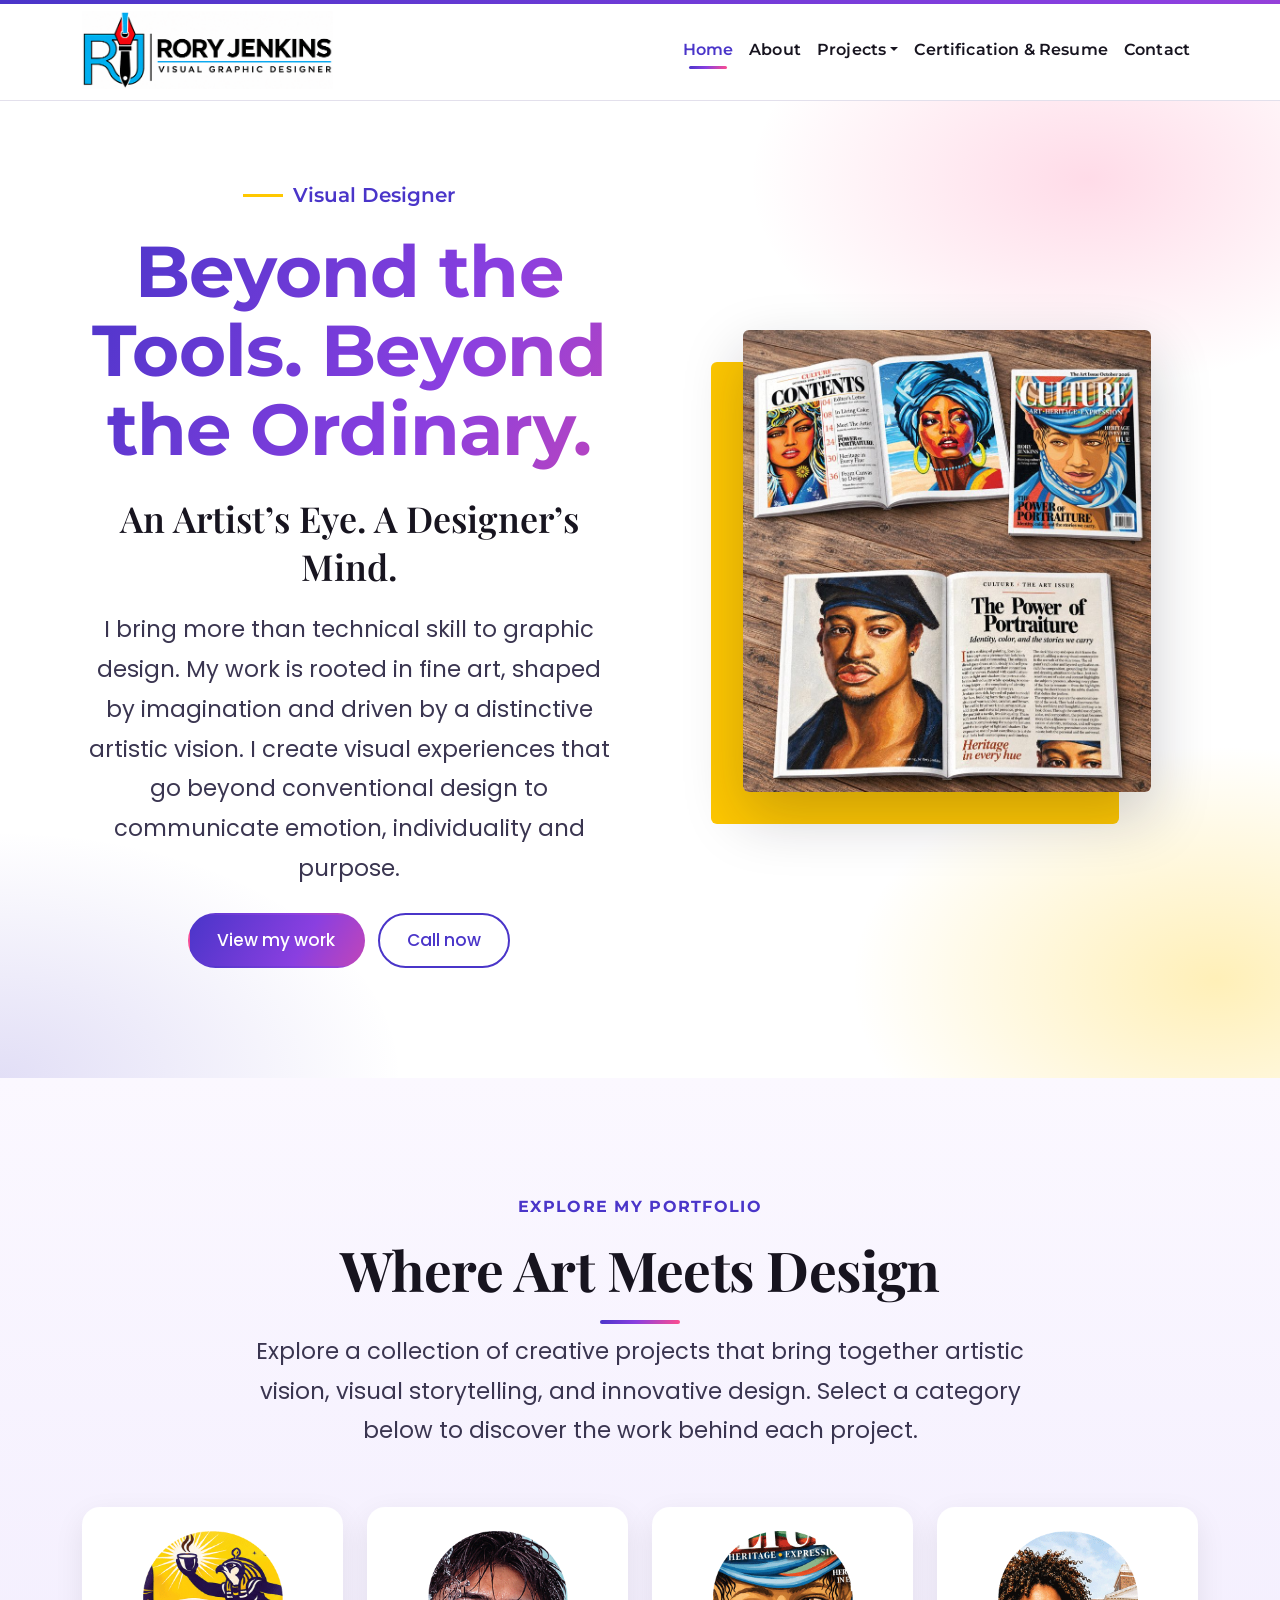
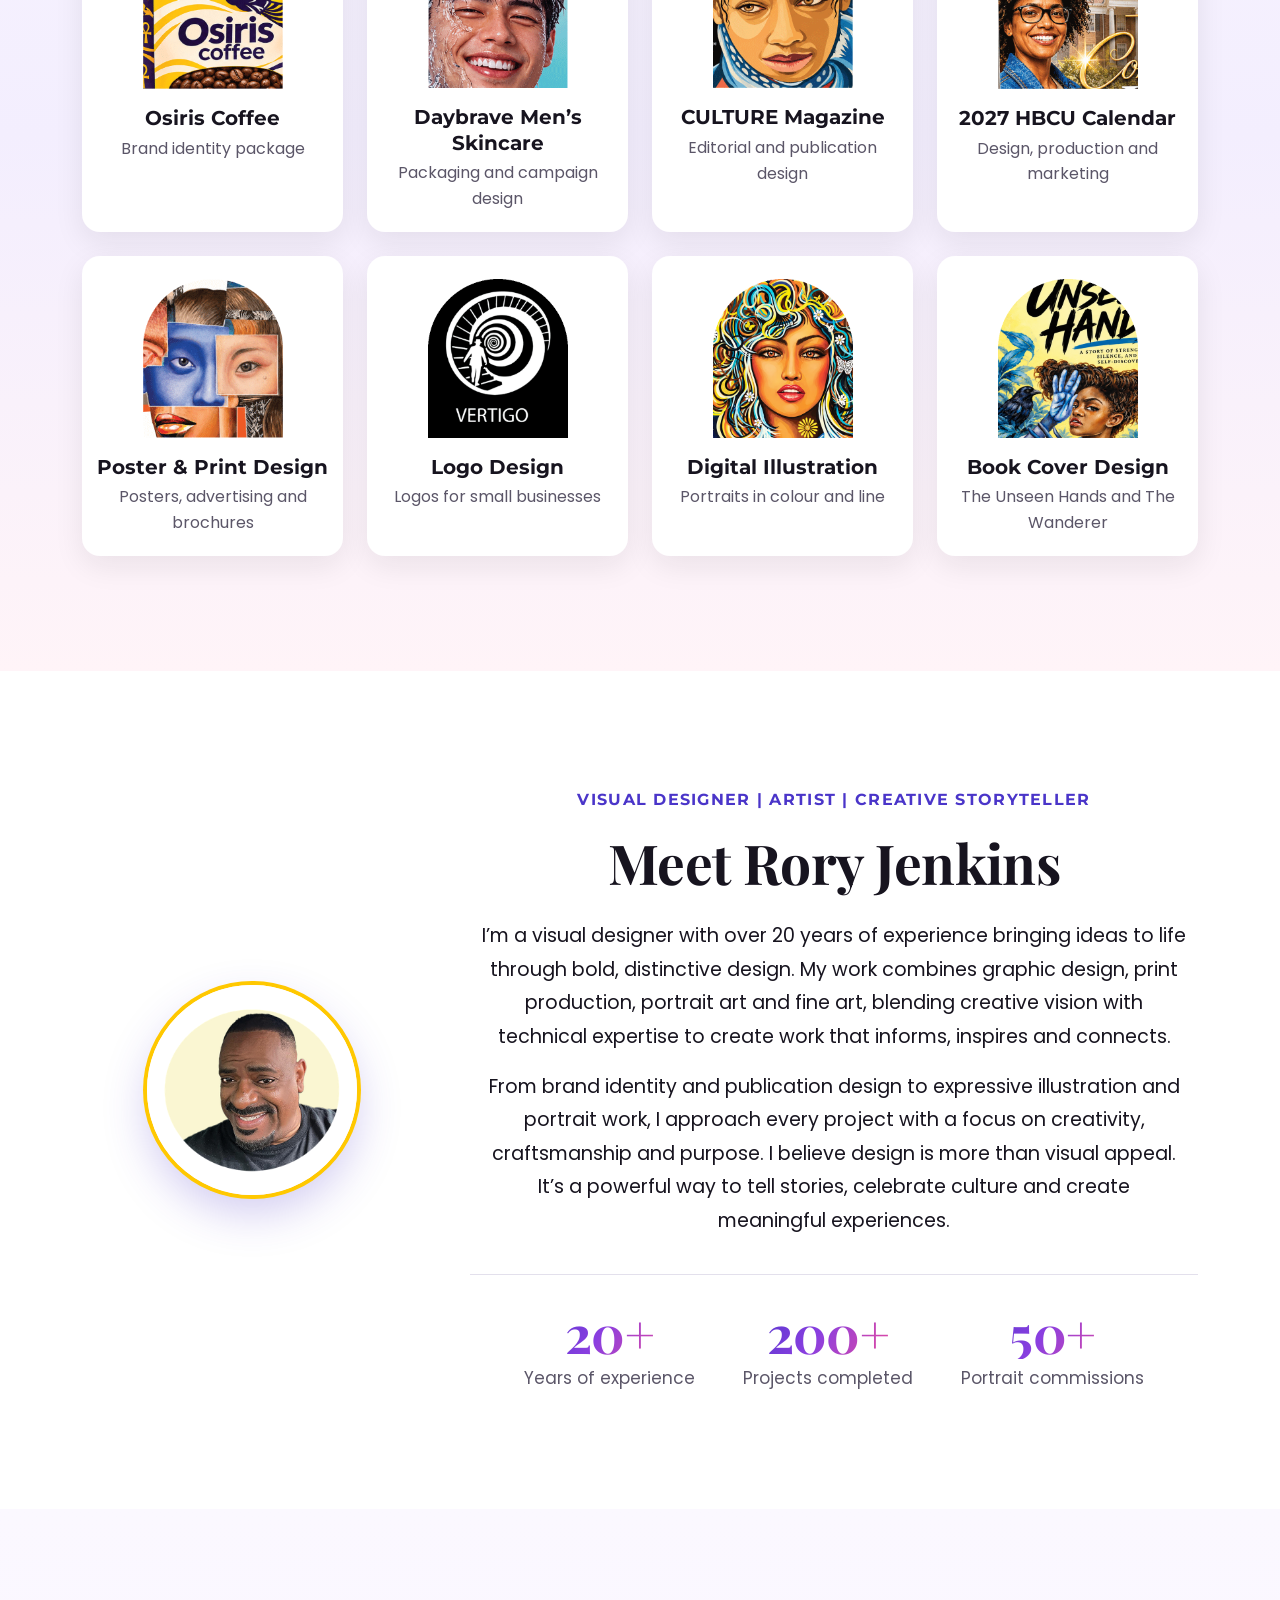
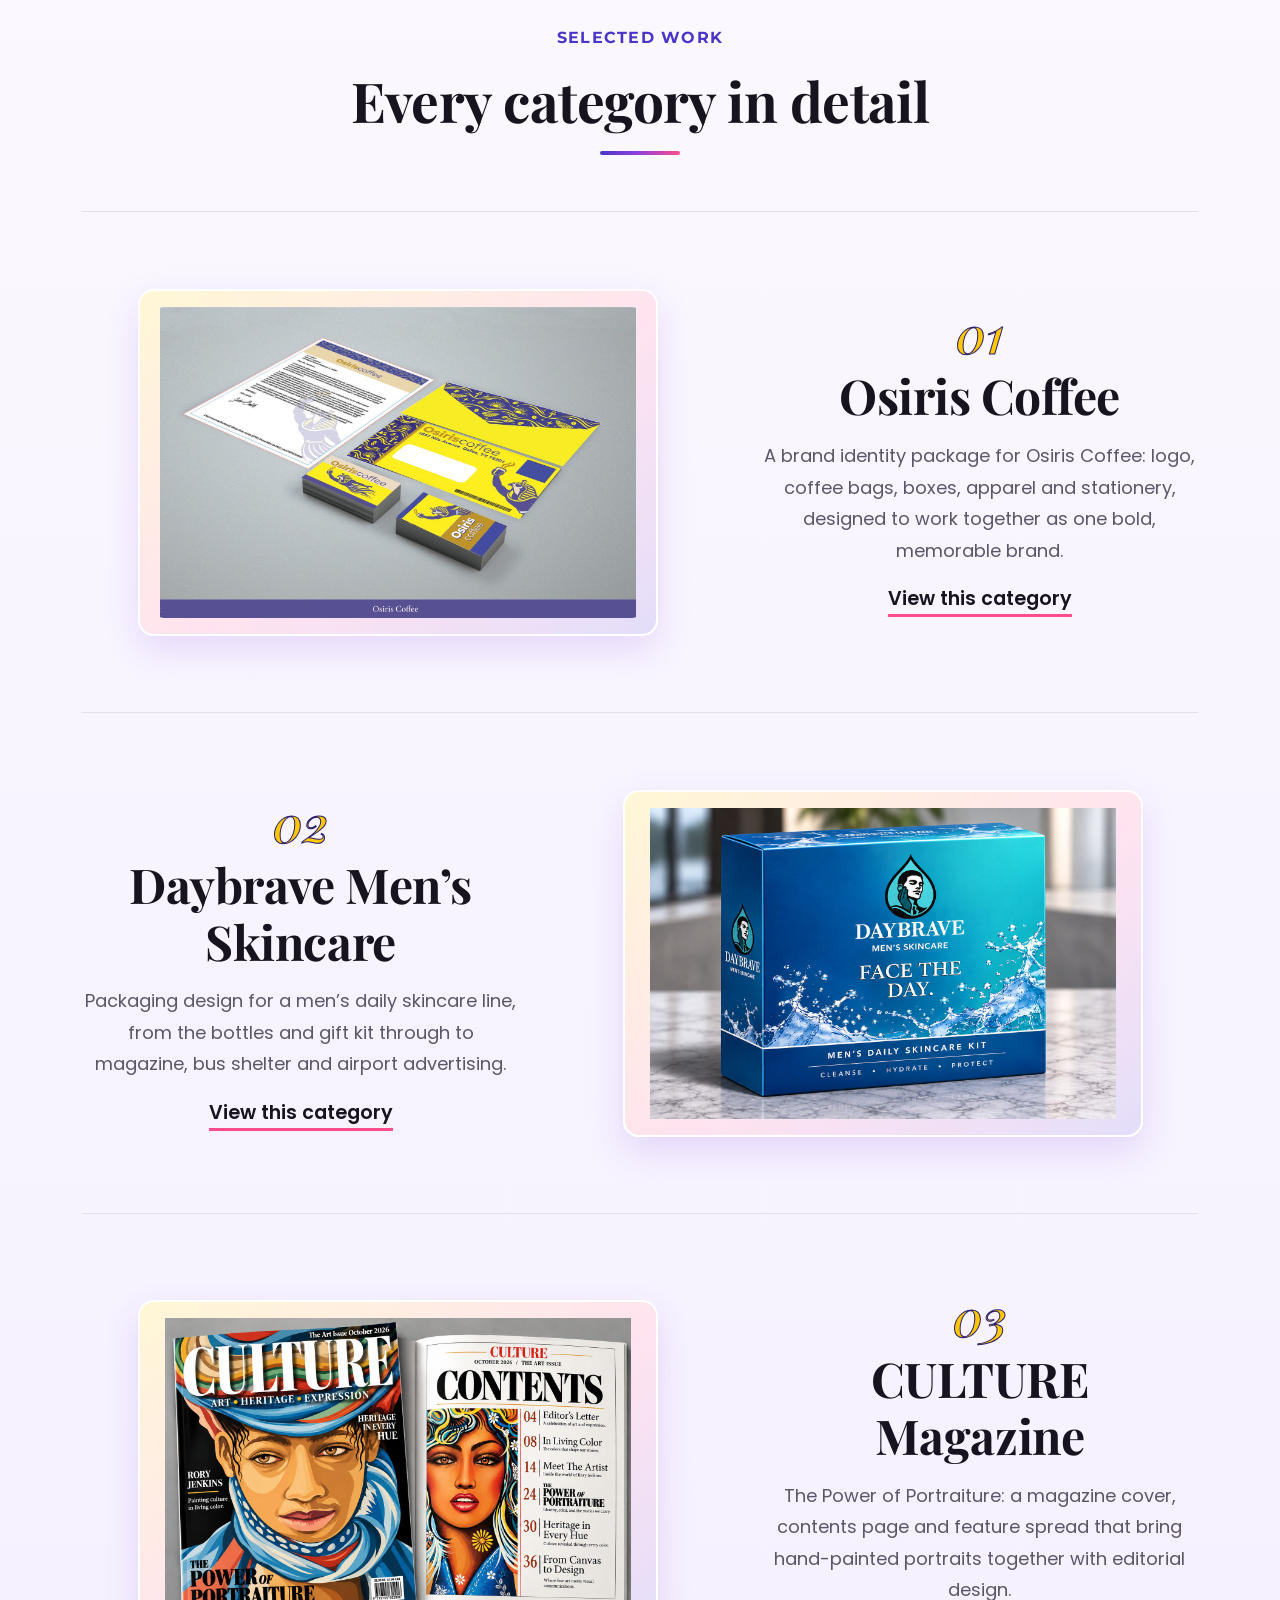
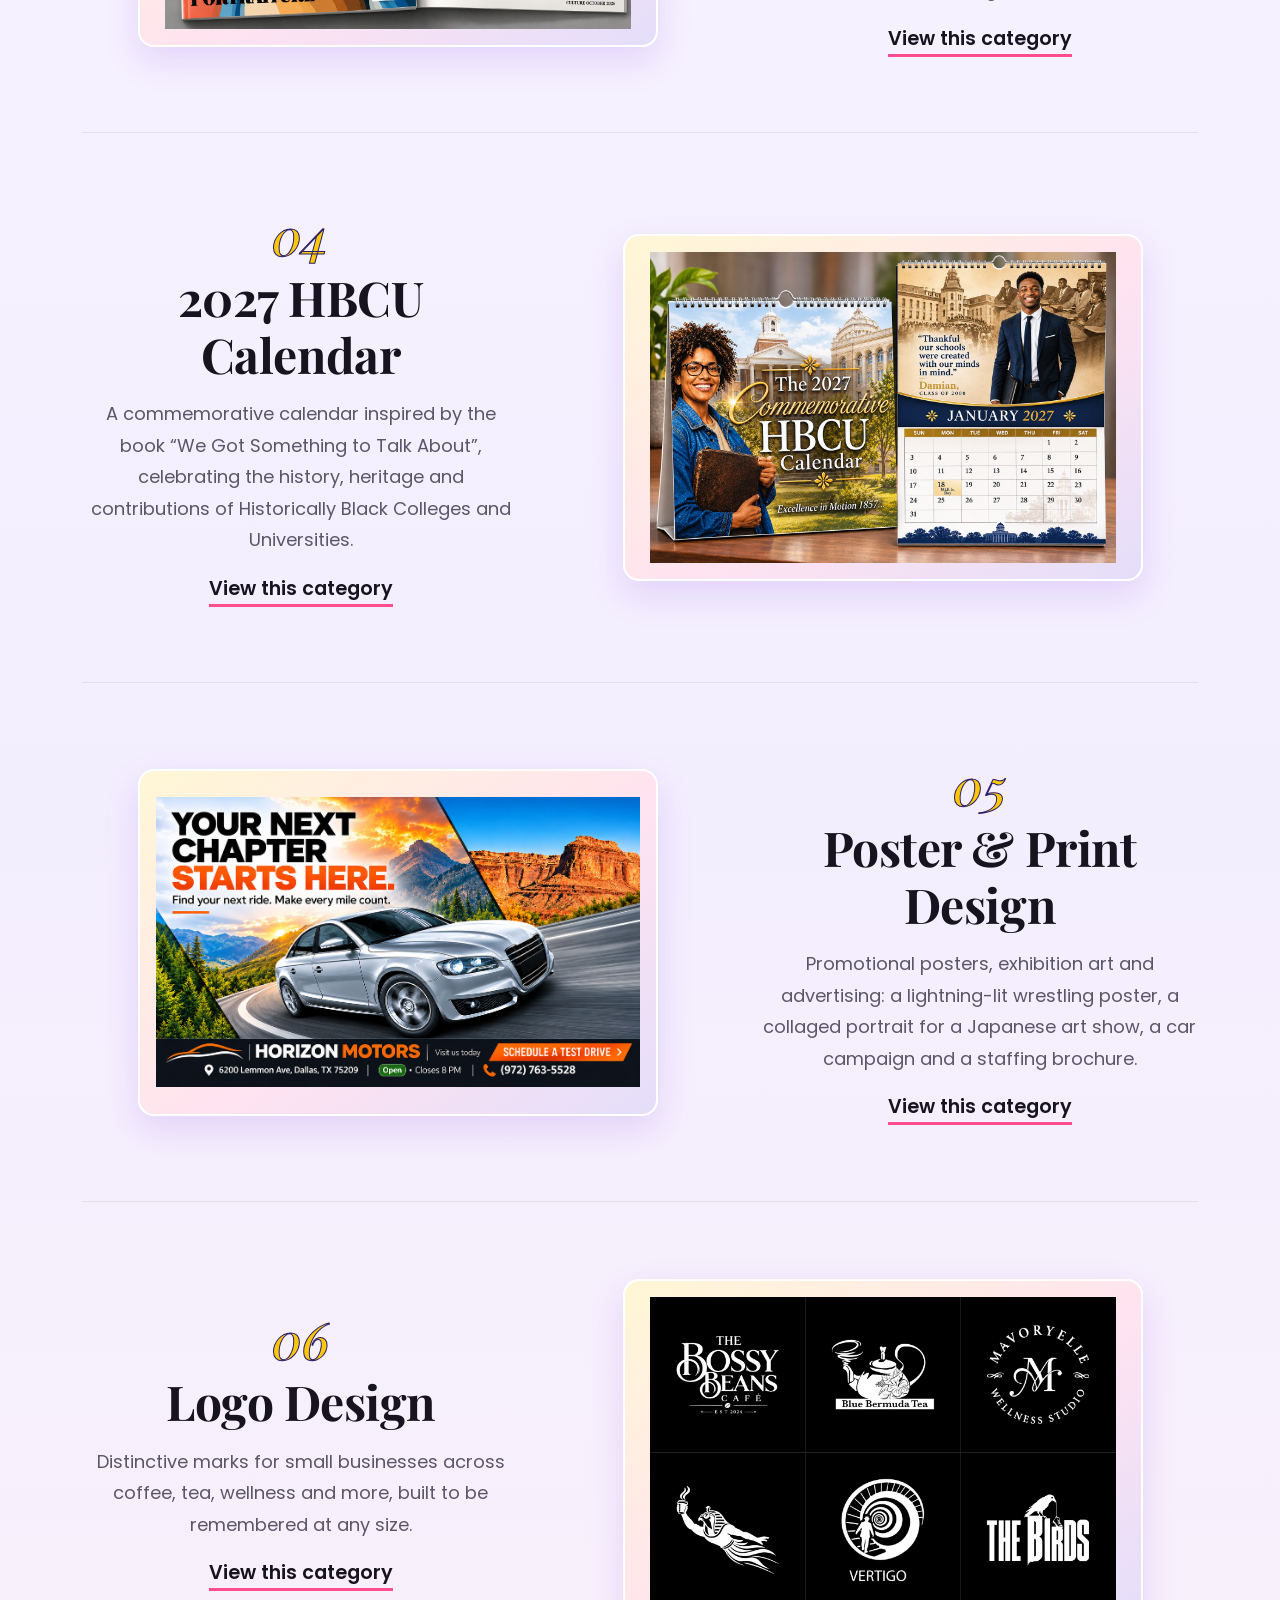
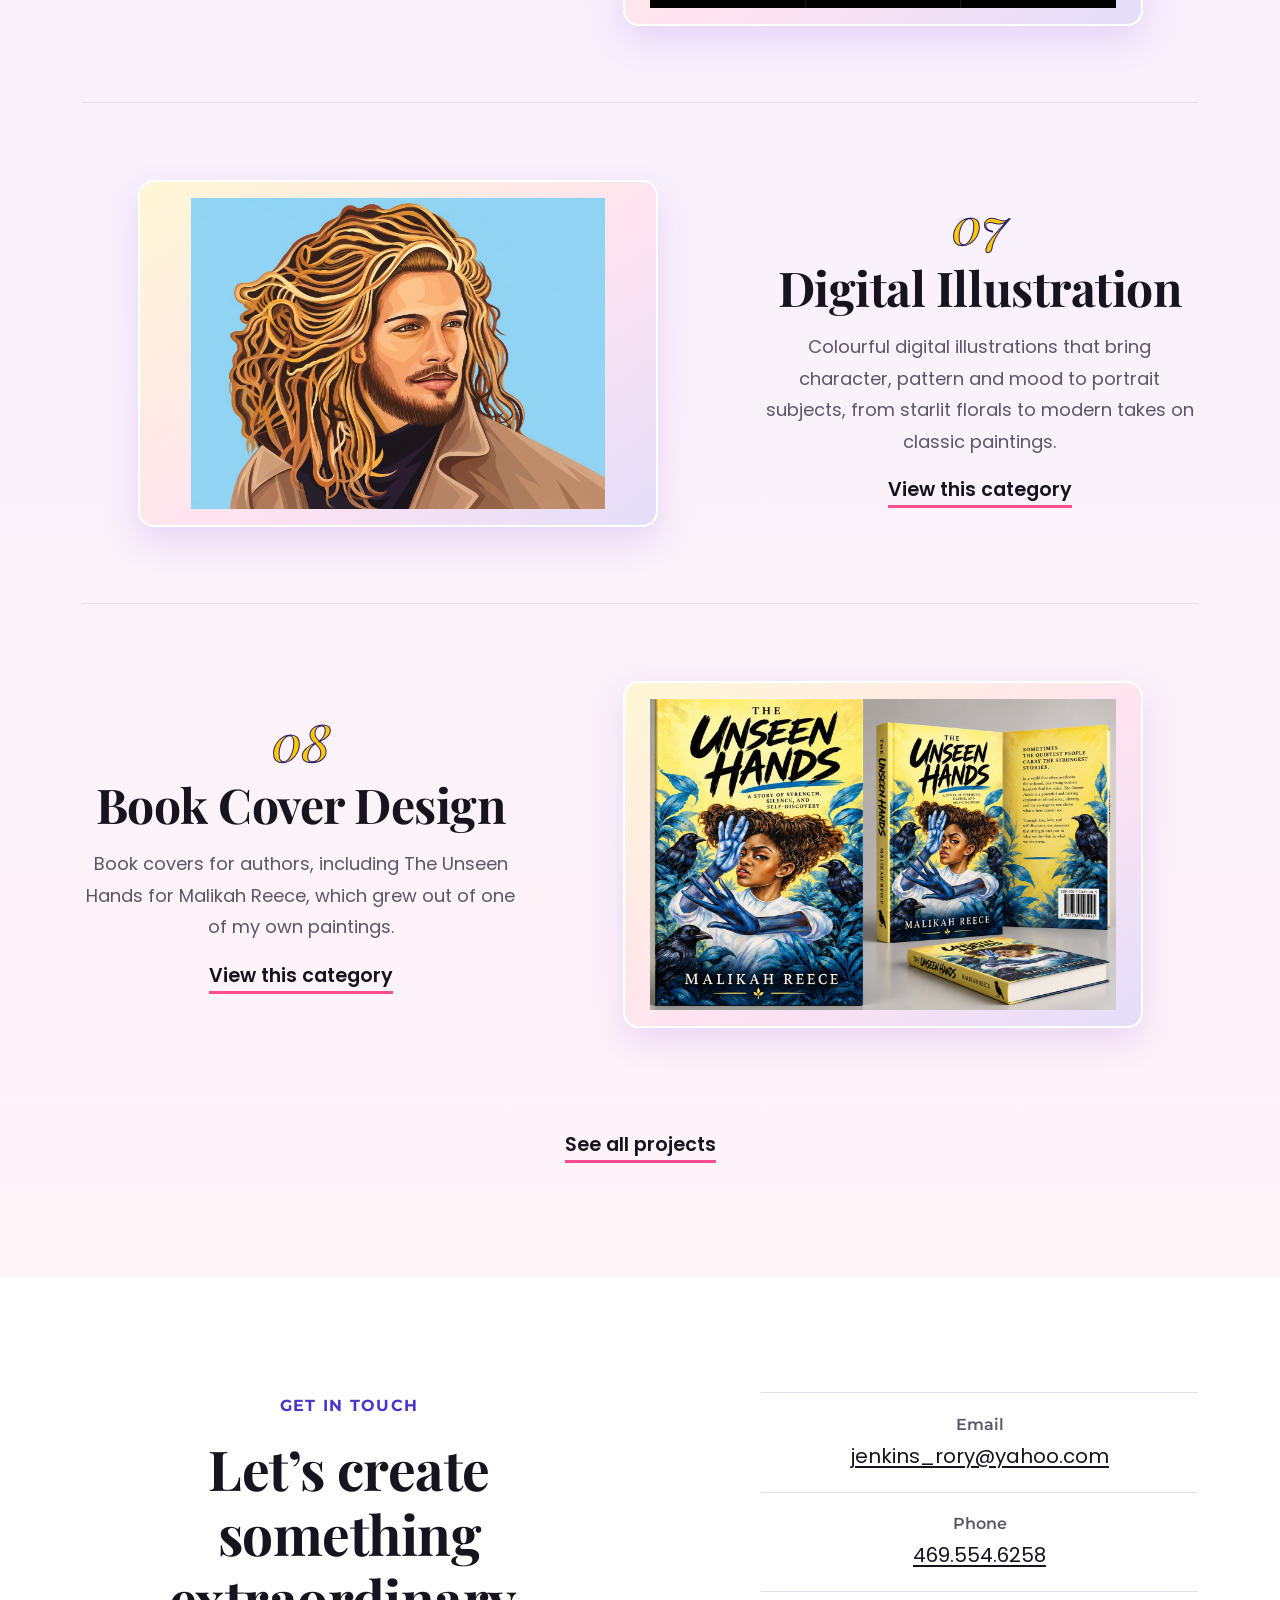
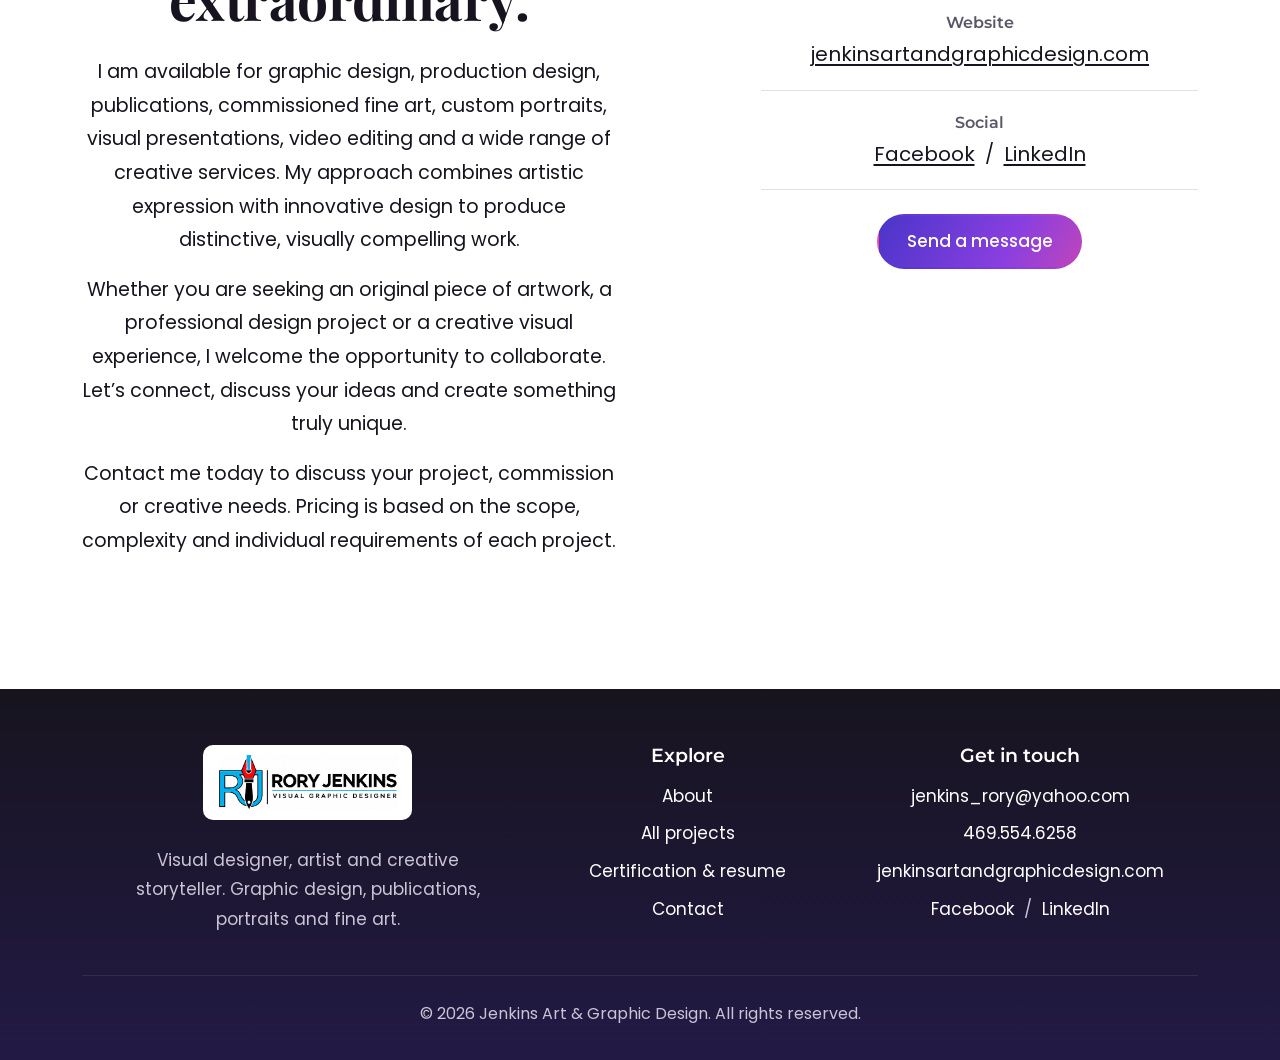
==== commit b32418b5: "Updated project files" ====
--- a/index.html
+++ b/index.html
@@ -11,7 +11,7 @@
 <link rel="icon" href="img/favicon.png" type="image/png">
 <link href="css/fonts.css" rel="stylesheet">
 <link href="vendor/bootstrap.min.css" rel="stylesheet">
-<link href="css/style.css" rel="stylesheet">
+<link href="css/style.css?v=20261115-centered" rel="stylesheet">
 </head>
 <body>
 <a class="skip-link" href="#main">Skip to content</a>
--- a/css/style.css
+++ b/css/style.css
@@ -632,29 +632,52 @@
   }
 }
 
-/* ---------- Client readability and balanced layout ---------- */
-body { font-size: 1.0625rem; line-height: 1.8; }
-.kicker { font-size: .875rem; font-weight: 700; letter-spacing: .08em; margin-bottom: 1rem; color: var(--violet); }
-.hero-role { color: var(--violet); }
-.hero-sub { font-size: clamp(1.5rem, 2.5vw, 2rem); font-weight: 600; line-height: 1.35; margin-bottom: 1.25rem; }
-.lead-text { font-family: var(--font-body); font-size: clamp(1.0625rem, 1.5vw, 1.1875rem); font-weight: 400; line-height: 1.85; color: #3a3550; max-width: 46rem; }
-.page-head .lead-text, .hero .lead-text { padding-left: 1.25rem; border-left: 3px solid var(--violet); }
+/* ---------- Client revision: larger type and centred text ---------- */
+body { font-size: clamp(1.125rem, 1rem + .25vw, 1.25rem); line-height: 1.75; }
+main, .site-footer { text-align: center; }
+.hero h1 { font-size: clamp(2.75rem, 5.6vw, 5rem); line-height: 1.1; }
+.page-head h1 { font-size: clamp(2.5rem, 5.4vw, 4.75rem); line-height: 1.12; max-width: 62rem; margin-inline: auto; }
+h2 { font-size: clamp(2.25rem, 4.3vw, 3.5rem); }
+.feature h3 { font-size: clamp(2rem, 3.8vw, 3rem); }
+.kicker { font-size: 1rem; font-weight: 700; letter-spacing: .08em; margin-bottom: 1rem; color: var(--violet); }
+.hero-role { color: var(--violet); font-size: 1.25rem; justify-content: center; }
+.hero-sub { font-size: clamp(1.75rem, 2.8vw, 2.25rem); font-weight: 600; line-height: 1.35; margin-bottom: 1.25rem; }
+.lead-text { font-family: var(--font-body); font-size: clamp(1.25rem, 1.1rem + .4vw, 1.5rem); font-weight: 400; line-height: 1.75; color: #3a3550; max-width: 48rem; }
+.page-head .lead-text, .hero .lead-text { padding-left: 0; border-left: 0; }
 .page-head .lead-text { margin-top: 1.5rem; }
 #categories .lead-text { max-width: 48rem; padding-left: 0; border: 0; }
 .prose { max-width: 44rem; }
-.feature .muted { font-size: 1.0625rem; }
-.meta dd { font-size: 1.0625rem; }
-.meta dt { font-size: .875rem; }
+.prose, .lead-text, .pull, .cta-band h2, .cta-band p, .site-footer p { margin-inline: auto; }
+.feature .muted { font-size: 1.125rem; }
+.meta, .stats, .filters { justify-content: center; }
+.meta dd { font-size: 1.125rem; }
+.meta dt { font-size: 1rem; }
+.stat-num { font-size: 3.25rem; }
+.stat-label { font-size: 1.0625rem; }
+.section-head h2::after, .page-head h1::after { margin-inline: auto; }
+.card-work { text-align: center; }
+.card-work h3 { font-size: 1.375rem; line-height: 1.35; }
+.card-work p, .gallery-item figcaption { font-size: 1.0625rem; line-height: 1.65; }
+.cat-card h3 { font-size: 1.25rem; }
+.cat-card span { font-size: 1rem; line-height: 1.6; }
+.btn, .filter-btn, .form-label { font-size: 1.0625rem; }
+.site-nav .nav-link, .site-nav .dropdown-item { font-size: 1rem; text-align: center; }
+.contact-list .label { font-size: 1rem; }
+.contact-list a { font-size: 1.25rem; }
+.form-control, .form-select { font-size: 1.125rem; text-align: center; }
+.site-footer { font-size: 1.0625rem; }
+.site-footer h4 { font-size: 1.2rem; }
+.footer-bottom { font-size: 1rem; }
 
 /* Natural word spacing helps scanning at every screen width. */
 p, .prose, .lead-text, .muted, .card-work p, .cta-band p, .gallery-item figcaption {
-  text-align: start;
+  text-align: center;
   hyphens: none;
   overflow-wrap: break-word;
 }
 .text-center p, .text-center .lead-text, .section-head.text-center .lead-text { text-align: center; }
 .cat-card span, .btn, .lightbox .lb-caption { text-align: center; }
-.hero-role, .kicker { text-align: start; }
+.hero-role, .kicker { text-align: center; }
 .text-center .kicker { text-align: center; }
 
 /* Centre artwork within its columns; keep the original images uncropped. */
@@ -677,7 +700,7 @@
 
 @media (max-width: 575.98px) {
   .hero-art { max-width: 360px; }
-  .kicker { font-size: .8125rem; letter-spacing: .06em; }
+  .kicker { font-size: .9375rem; letter-spacing: .06em; }
   .brand-logo img, .site-nav.is-scrolled .brand-logo img { height: auto; width: min(60vw, 230px); }
   .gallery-item, .doc-frame { max-width: 100%; }
   .cat-card img { width: 130px; }
